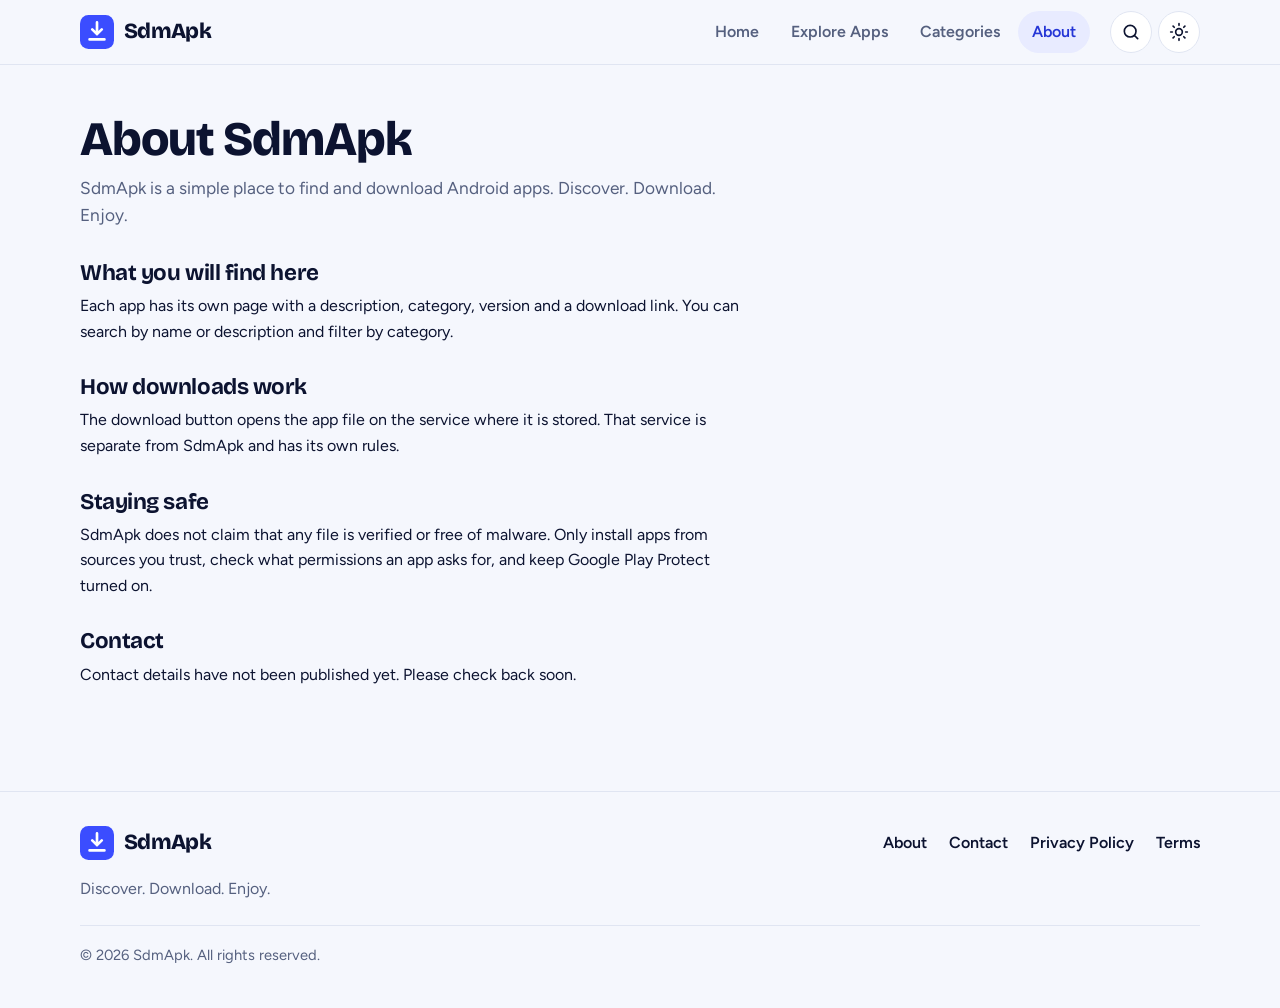
==== about/index.html @ b62b723e "Rebuild site as SdmApk: fix API structure, add public site and admin - Repair mislabeled/nested file" ====
<!doctype html>
<html lang="en">
<head>
<meta charset="utf-8">
<meta name="viewport" content="width=device-width,initial-scale=1">
<title>About · SdmApk</title>
<meta name="description" content="SdmApk is a simple place to find and download Android apps.">
<meta name="theme-color" content="#3b4dff">
<meta property="og:site_name" content="SdmApk">
<meta property="og:type" content="website">
<meta property="og:title" content="About · SdmApk">
<meta property="og:description" content="SdmApk is a simple place to find and download Android apps.">
<meta name="twitter:card" content="summary">
<link rel="icon" href="/assets/favicon.svg" type="image/svg+xml">
<link rel="preconnect" href="https://fonts.googleapis.com">
<link rel="preconnect" href="https://fonts.gstatic.com" crossorigin>
<link rel="stylesheet" href="https://fonts.googleapis.com/css2?family=Bricolage+Grotesque:opsz,wght@12..96,600..800&family=Figtree:wght@400..800&display=swap">
<link rel="stylesheet" href="/assets/site.css">
<script src="/assets/theme.js"></script>
</head>
<body>
<a class="skip" href="#main">Skip to content</a>
<header class="site-header">
<div class="wrap bar">
<a class="brand" href="/" aria-label="SdmApk home"><svg viewBox="0 0 64 64" aria-hidden="true"><rect width="64" height="64" rx="16" fill="var(--brand)"/><path d="M32 14v22m0 0-9-9m9 9 9-9M18 46h28" fill="none" stroke="#fff" stroke-width="5" stroke-linecap="round" stroke-linejoin="round"/></svg>SdmApk</a>
<nav id="nav-links" class="nav-links" aria-label="Main">
<a href="/">Home</a>
<a href="/#explore">Explore Apps</a>
<a href="/#categories">Categories</a>
<a href="/about/" aria-current="page">About</a>
</nav>
<div class="tools">
<a class="icon-btn" href="/#search" aria-label="Search apps"><svg viewBox="0 0 24 24" aria-hidden="true"><circle cx="11" cy="11" r="7"/><path d="m20 20-3.5-3.5"/></svg></a>
<button class="icon-btn theme-btn" id="theme-btn" type="button" aria-label="Switch between light and dark theme"><svg class="sun" viewBox="0 0 24 24" aria-hidden="true"><circle cx="12" cy="12" r="4"/><path d="M12 2v2M12 20v2M4.9 4.9l1.4 1.4M17.7 17.7l1.4 1.4M2 12h2M20 12h2M4.9 19.1l1.4-1.4M17.7 6.3l1.4-1.4"/></svg><svg class="moon" viewBox="0 0 24 24" aria-hidden="true"><path d="M21 12.8A9 9 0 1 1 11.2 3a7 7 0 0 0 9.8 9.8z"/></svg></button>
<button class="icon-btn menu-btn" id="menu-btn" type="button" aria-label="Open menu" aria-expanded="false" aria-controls="nav-links"><svg viewBox="0 0 24 24" aria-hidden="true"><path d="M4 7h16M4 12h16M4 17h16"/></svg></button>
</div>
</div>
</header>
<main id="main">
<div class="wrap page">
<h1>About SdmApk</h1>
<p class="lede">SdmApk is a simple place to find and download Android apps. Discover. Download. Enjoy.</p>
<h2>What you will find here</h2>
<p>Each app has its own page with a description, category, version and a download link. You can search by name or description and filter by category.</p>
<h2>How downloads work</h2>
<p>The download button opens the app file on the service where it is stored. That service is separate from SdmApk and has its own rules.</p>
<h2>Staying safe</h2>
<p>SdmApk does not claim that any file is verified or free of malware. Only install apps from sources you trust, check what permissions an app asks for, and keep Google Play Protect turned on.</p>
<h2 id="contact">Contact</h2>
<p>Contact details have not been published yet. Please check back soon.</p>
</div>
</main>
<footer class="site-footer">
<div class="wrap foot">
<div><a class="brand" href="/" aria-label="SdmApk home"><svg viewBox="0 0 64 64" aria-hidden="true"><rect width="64" height="64" rx="16" fill="var(--brand)"/><path d="M32 14v22m0 0-9-9m9 9 9-9M18 46h28" fill="none" stroke="#fff" stroke-width="5" stroke-linecap="round" stroke-linejoin="round"/></svg>SdmApk</a><p>Discover. Download. Enjoy.</p></div>
<nav aria-label="Footer">
<a href="/about/">About</a>
<a href="/about/#contact">Contact</a>
<a href="/privacy/">Privacy Policy</a>
<a href="/terms/">Terms</a>
</nav>
<p class="copy">© 2026 SdmApk. All rights reserved.</p>
</div>
</footer>
<script src="/assets/site.js" defer></script>
</body>
</html>
---- assets/site.css ----
/* SdmApk public styles. Light by default, dark via system setting or the theme button. */
:root {
  --bg: #f5f7fd;
  --surface: #ffffff;
  --surface-2: #eef1fb;
  --ink: #0c1330;
  --muted: #55607f;
  --line: #e0e5f2;
  --brand: #3b4dff;
  --brand-hover: #2a3bea;
  --brand-ink: #ffffff;
  --brand-soft: #e8ebff;
  --brand-text: #2536d6;
  --danger: #b3263e;
  --shadow: 0 1px 2px rgba(12, 19, 48, 0.06), 0 8px 24px -12px rgba(12, 19, 48, 0.18);
  --grid-dot: rgba(59, 77, 255, 0.1);
  --radius: 20px;
  --radius-sm: 12px;
  --font-body: "Figtree", system-ui, -apple-system, "Segoe UI", Roboto, sans-serif;
  --font-display: "Bricolage Grotesque", "Figtree", system-ui, sans-serif;
  color-scheme: light;
}
@media (prefers-color-scheme: dark) {
  :root:not([data-theme="light"]) {
    --bg: #0a0f22;
    --surface: #121933;
    --surface-2: #19224a;
    --ink: #eef1ff;
    --muted: #9aa5c8;
    --line: #232c52;
    --brand: #4f62ff;
    --brand-hover: #6475ff;
    --brand-soft: #1b2459;
    --brand-text: #a9b4ff;
    --danger: #ff8fa3;
    --shadow: 0 1px 2px rgba(0, 0, 0, 0.4), 0 10px 28px -14px rgba(0, 0, 0, 0.7);
    --grid-dot: rgba(120, 140, 255, 0.12);
    color-scheme: dark;
  }
}
:root[data-theme="dark"] {
  --bg: #0a0f22;
  --surface: #121933;
  --surface-2: #19224a;
  --ink: #eef1ff;
  --muted: #9aa5c8;
  --line: #232c52;
  --brand: #4f62ff;
  --brand-hover: #6475ff;
  --brand-soft: #1b2459;
  --brand-text: #a9b4ff;
  --danger: #ff8fa3;
  --shadow: 0 1px 2px rgba(0, 0, 0, 0.4), 0 10px 28px -14px rgba(0, 0, 0, 0.7);
  --grid-dot: rgba(120, 140, 255, 0.12);
  color-scheme: dark;
}

*, *::before, *::after { box-sizing: border-box; }
html { scroll-behavior: smooth; scroll-padding-top: 84px; -webkit-text-size-adjust: 100%; }
body {
  margin: 0;
  background: var(--bg);
  color: var(--ink);
  font: 400 1rem/1.6 var(--font-body);
  -webkit-font-smoothing: antialiased;
}
img { max-width: 100%; display: block; }
a { color: var(--brand-text); }
h1, h2, h3 { font-family: var(--font-display); line-height: 1.12; letter-spacing: -0.02em; margin: 0; }
p { margin: 0; }
:focus-visible { outline: 3px solid var(--brand); outline-offset: 3px; border-radius: 6px; }
.skip { position: absolute; left: 12px; top: -60px; background: var(--brand); color: var(--brand-ink); padding: 10px 14px; border-radius: 10px; z-index: 100; text-decoration: none; }
.skip:focus { top: 12px; }
.wrap { width: min(1120px, 100% - 32px); margin-inline: auto; }
.sr-only { position: absolute; width: 1px; height: 1px; overflow: hidden; clip: rect(0 0 0 0); white-space: nowrap; }

/* Header */
.site-header { position: sticky; top: 0; z-index: 50; background: color-mix(in srgb, var(--bg) 86%, transparent); backdrop-filter: saturate(1.4) blur(14px); border-bottom: 1px solid var(--line); }
.bar { display: flex; align-items: center; gap: 12px; min-height: 64px; }
.brand { display: inline-flex; align-items: center; gap: 10px; text-decoration: none; color: var(--ink); font: 800 1.35rem/1 var(--font-display); letter-spacing: -0.03em; }
.brand svg { width: 34px; height: 34px; flex: none; }
.nav-links { display: flex; gap: 4px; margin-inline: auto 8px; }
.nav-links a { color: var(--muted); text-decoration: none; padding: 8px 14px; border-radius: 999px; font-weight: 600; }
.nav-links a:hover { color: var(--ink); background: var(--surface-2); }
.nav-links a[aria-current="page"] { color: var(--brand-text); background: var(--brand-soft); }
.tools { display: flex; gap: 6px; }
.icon-btn { width: 42px; height: 42px; display: inline-grid; place-items: center; border: 1px solid var(--line); background: var(--surface); color: var(--ink); border-radius: 999px; cursor: pointer; text-decoration: none; }
.icon-btn:hover { border-color: var(--brand); color: var(--brand-text); }
.icon-btn svg { width: 20px; height: 20px; fill: none; stroke: currentColor; stroke-width: 2; stroke-linecap: round; stroke-linejoin: round; }
.menu-btn { display: none; }
.theme-btn .moon { display: none; }
:root[data-theme="dark"] .theme-btn .sun { display: none; }
:root[data-theme="dark"] .theme-btn .moon { display: block; }
@media (prefers-color-scheme: dark) {
  :root:not([data-theme="light"]) .theme-btn .sun { display: none; }
  :root:not([data-theme="light"]) .theme-btn .moon { display: block; }
}
@media (max-width: 760px) {
  .menu-btn { display: inline-grid; }
  .tools { margin-left: auto; }
  .nav-links { display: none; position: absolute; left: 0; right: 0; top: 100%; flex-direction: column; background: var(--bg); border-bottom: 1px solid var(--line); padding: 8px 16px 14px; margin: 0; }
  .nav-links.open { display: flex; }
  .nav-links a { padding: 12px 14px; }
}

/* Buttons */
.btn { display: inline-flex; align-items: center; justify-content: center; gap: 8px; min-height: 44px; padding: 0 18px; border-radius: 999px; border: 1px solid transparent; font: 700 0.95rem/1 var(--font-body); text-decoration: none; cursor: pointer; transition: background-color 0.15s, border-color 0.15s, transform 0.15s; }
.btn-primary { background: var(--brand); color: var(--brand-ink); }
.btn-primary:hover { background: var(--brand-hover); }
.btn-ghost { background: transparent; color: var(--ink); border-color: var(--line); }
.btn-ghost:hover { border-color: var(--brand); color: var(--brand-text); }
.btn:active { transform: scale(0.98); }
.btn svg { width: 18px; height: 18px; fill: none; stroke: currentColor; stroke-width: 2.2; stroke-linecap: round; stroke-linejoin: round; }
.btn-lg { min-height: 52px; padding: 0 26px; font-size: 1.02rem; }

/* Hero: an app-icon grid fades in behind the search */
.hero { position: relative; padding: 64px 0 40px; overflow: hidden; }
.hero::before { content: ""; position: absolute; inset: 0; background-image: url("data:image/svg+xml,%3Csvg xmlns='http://www.w3.org/2000/svg' width='72' height='72'%3E%3Crect x='8' y='8' width='56' height='56' rx='16' fill='none' stroke='%233b4dff' stroke-opacity='.2' stroke-width='2'/%3E%3C/svg%3E"); -webkit-mask-image: linear-gradient(100deg, transparent 38%, #000 100%), linear-gradient(180deg, #000 0, transparent 92%); mask-image: linear-gradient(100deg, transparent 38%, #000 100%), linear-gradient(180deg, #000 0, transparent 92%); -webkit-mask-composite: source-in; mask-composite: intersect; pointer-events: none; }
@media (max-width: 760px) { .hero::before { opacity: 0.35; -webkit-mask-image: linear-gradient(180deg, #000 0, transparent 70%); mask-image: linear-gradient(180deg, #000 0, transparent 70%); } }
.hero .wrap { position: relative; }
.hero-brand { font: 700 1.05rem/1 var(--font-display); color: var(--brand-text); margin-bottom: 10px; }
.hero-tag { color: var(--muted); font-weight: 600; margin-bottom: 18px; }
.hero h1 { font-size: clamp(2.5rem, 7vw, 4.75rem); font-weight: 800; max-width: 13ch; }
.hero-copy { max-width: 56ch; margin-top: 18px; color: var(--muted); font-size: 1.1rem; }
.search-form { display: flex; gap: 8px; margin-top: 30px; max-width: 640px; padding: 8px; background: var(--surface); border: 2px solid var(--line); border-radius: 999px; box-shadow: var(--shadow); }
.search-form:focus-within { border-color: var(--brand); }
.search-form input { flex: 1; min-width: 0; border: 0; background: transparent; color: var(--ink); font: 500 1.05rem var(--font-body); padding: 0 16px; outline: none; }
.search-form input::placeholder { color: var(--muted); }
.search-form .btn { min-height: 48px; }
.hero-count { margin-top: 14px; color: var(--muted); font-size: 0.95rem; min-height: 1.5em; }
@media (prefers-reduced-motion: no-preference) {
  .hero .wrap > * { animation: rise 0.6s cubic-bezier(0.2, 0.7, 0.2, 1) both; }
  .hero .wrap > *:nth-child(2) { animation-delay: 0.05s; }
  .hero .wrap > *:nth-child(3) { animation-delay: 0.1s; }
  .hero .wrap > *:nth-child(4) { animation-delay: 0.15s; }
  .hero .wrap > *:nth-child(5) { animation-delay: 0.2s; }
}
@keyframes rise { from { opacity: 0; transform: translateY(10px); } to { opacity: 1; transform: none; } }

/* Sections */
.section { padding: 44px 0; }
.section-head { display: flex; align-items: end; justify-content: space-between; gap: 16px; flex-wrap: wrap; margin-bottom: 22px; }
.section-head h2 { font-size: clamp(1.6rem, 4vw, 2.2rem); font-weight: 750; }
.section-head p { color: var(--muted); margin-top: 6px; }

/* Categories */
.cat-grid { display: grid; grid-template-columns: repeat(auto-fill, minmax(190px, 1fr)); gap: 12px; }
.cat { display: flex; align-items: center; gap: 12px; padding: 14px; background: var(--surface); border: 1px solid var(--line); border-radius: 16px; color: var(--ink); text-align: left; font: inherit; cursor: pointer; }
.cat:hover { border-color: var(--brand); }
.cat[aria-pressed="true"] { border-color: var(--brand); background: var(--brand-soft); }
.cat-ico { width: 42px; height: 42px; border-radius: 12px; background: var(--brand-soft); color: var(--brand-text); display: grid; place-items: center; flex: none; }
.cat-ico svg { width: 22px; height: 22px; fill: none; stroke: currentColor; stroke-width: 2; stroke-linecap: round; stroke-linejoin: round; }
.cat b { display: block; font-weight: 700; }
.cat small { color: var(--muted); }

/* App cards */
.grid { display: grid; grid-template-columns: repeat(auto-fill, minmax(290px, 1fr)); gap: 16px; }
.card { display: flex; flex-direction: column; gap: 14px; padding: 18px; background: var(--surface); border: 1px solid var(--line); border-radius: var(--radius); box-shadow: var(--shadow); transition: transform 0.2s, border-color 0.2s; }
.card:hover { transform: translateY(-3px); border-color: color-mix(in srgb, var(--brand) 45%, var(--line)); }
.card-top { display: flex; gap: 14px; align-items: center; }
.card h3 { font-size: 1.15rem; font-weight: 700; overflow-wrap: anywhere; }
.card h3 a { color: inherit; text-decoration: none; }
.card h3 a:hover { color: var(--brand-text); }
.card-desc { color: var(--muted); display: -webkit-box; -webkit-line-clamp: 3; -webkit-box-orient: vertical; overflow: hidden; min-height: 4.8em; font-size: 0.97rem; }
.meta { display: flex; flex-wrap: wrap; gap: 6px; margin-top: 6px; }
.chip { display: inline-block; padding: 3px 10px; border-radius: 999px; background: var(--brand-soft); color: var(--brand-text); font-size: 0.8rem; font-weight: 700; }
.chip-plain { background: var(--surface-2); color: var(--muted); }
.card-actions { display: flex; gap: 8px; margin-top: auto; }
.card-actions .btn { flex: 1; }
.icon-tile, .app-icon { width: 60px; height: 60px; border-radius: 16px; flex: none; object-fit: cover; background: var(--surface-2); }
.icon-tile { display: grid; place-items: center; font: 800 1.6rem/1 var(--font-display); color: #fff; background: #3b4dff; }
.icon-tile[data-tint="1"] { background: #0f8b6d; }
.icon-tile[data-tint="2"] { background: #c2410c; }
.icon-tile[data-tint="3"] { background: #8a2be2; }
.icon-tile[data-tint="4"] { background: #0e7490; }
.icon-tile[data-tint="5"] { background: #be185d; }

/* Toolbar */
.toolbar { display: flex; flex-wrap: wrap; gap: 10px; margin-bottom: 20px; }
.field { display: flex; flex-direction: column; gap: 4px; }
.field label { font-size: 0.85rem; font-weight: 600; color: var(--muted); }
.field input, .field select { min-height: 46px; padding: 0 14px; background: var(--surface); color: var(--ink); border: 1px solid var(--line); border-radius: var(--radius-sm); font: 500 1rem var(--font-body); }
.field input:focus, .field select:focus { border-color: var(--brand); outline: none; box-shadow: 0 0 0 3px color-mix(in srgb, var(--brand) 30%, transparent); }
.toolbar .grow { flex: 1 1 240px; }
.status-line { color: var(--muted); margin-bottom: 14px; min-height: 1.6em; }

/* States */
.state { text-align: center; padding: 56px 20px; background: var(--surface); border: 1px dashed var(--line); border-radius: var(--radius); }
.state h3 { font-size: 1.3rem; margin-bottom: 8px; }
.state p { color: var(--muted); max-width: 46ch; margin: 0 auto 18px; }
.skeleton { height: 232px; border-radius: var(--radius); background: linear-gradient(100deg, var(--surface) 30%, var(--surface-2) 50%, var(--surface) 70%); background-size: 200% 100%; border: 1px solid var(--line); }
@media (prefers-reduced-motion: no-preference) { .skeleton { animation: shimmer 1.2s linear infinite; } }
@keyframes shimmer { to { background-position: -200% 0; } }

/* App details */
.crumbs { padding-top: 26px; font-size: 0.95rem; }
.detail { display: grid; grid-template-columns: minmax(0, 1fr) 340px; gap: 28px; padding: 22px 0 48px; align-items: start; }
.detail-head { display: flex; gap: 18px; align-items: center; margin-bottom: 22px; }
.detail-head .icon-tile, .detail-head .app-icon { width: 96px; height: 96px; border-radius: 24px; font-size: 2.6rem; }
.detail h1 { font-size: clamp(1.9rem, 5vw, 2.9rem); font-weight: 800; overflow-wrap: anywhere; }
.prose { white-space: pre-line; overflow-wrap: anywhere; max-width: 68ch; }
.panel { background: var(--surface); border: 1px solid var(--line); border-radius: var(--radius); padding: 20px; box-shadow: var(--shadow); }
.panel h2 { font-size: 1.2rem; margin-bottom: 14px; }
.panel dl { margin: 0 0 18px; display: grid; grid-template-columns: auto 1fr; gap: 8px 14px; }
.panel dt { color: var(--muted); }
.panel dd { margin: 0; font-weight: 600; text-align: right; overflow-wrap: anywhere; }
.panel .btn { width: 100%; }
.note { margin-top: 14px; font-size: 0.9rem; color: var(--muted); }
.shots { display: flex; gap: 12px; overflow-x: auto; padding: 4px 0 12px; margin-top: 8px; scroll-snap-type: x proximity; }
.shots img { height: 340px; width: auto; max-width: none; border-radius: 16px; border: 1px solid var(--line); scroll-snap-align: start; background: var(--surface-2); }
.block + .block { margin-top: 30px; }
.block h2 { font-size: 1.35rem; margin-bottom: 10px; }
@media (max-width: 860px) {
  .detail { grid-template-columns: 1fr; }
  .detail-head .icon-tile, .detail-head .app-icon { width: 72px; height: 72px; font-size: 2rem; border-radius: 18px; }
  .shots img { height: 280px; }
}

/* Text pages */
.page { padding: 48px 0 64px; }
.page h1 { font-size: clamp(2rem, 5vw, 3rem); font-weight: 800; margin-bottom: 8px; }
.page .lede { color: var(--muted); margin-bottom: 30px; font-size: 1.08rem; max-width: 62ch; }
.page h2 { font-size: 1.4rem; margin: 30px 0 8px; }
.page p, .page li { max-width: 68ch; }
.page p + p { margin-top: 12px; }
.page ul { padding-left: 1.2rem; }

/* Footer */
.site-footer { margin-top: 40px; border-top: 1px solid var(--line); padding: 34px 0 40px; }
.foot { display: flex; flex-wrap: wrap; gap: 24px 48px; justify-content: space-between; }
.foot p { color: var(--muted); margin-top: 8px; max-width: 34ch; }
.foot nav { display: flex; flex-wrap: wrap; gap: 6px 22px; align-items: start; }
.foot nav a { color: var(--ink); text-decoration: none; font-weight: 600; padding: 4px 0; }
.foot nav a:hover { color: var(--brand-text); text-decoration: underline; }
.copy { width: 100%; color: var(--muted); font-size: 0.92rem; padding-top: 18px; border-top: 1px solid var(--line); }

@media (prefers-reduced-motion: reduce) { html { scroll-behavior: auto; } * { transition: none !important; } }

.grid > .state { grid-column: 1 / -1; }

[hidden] { display: none !important; }
.foot .copy { max-width: none; margin-top: 0; }
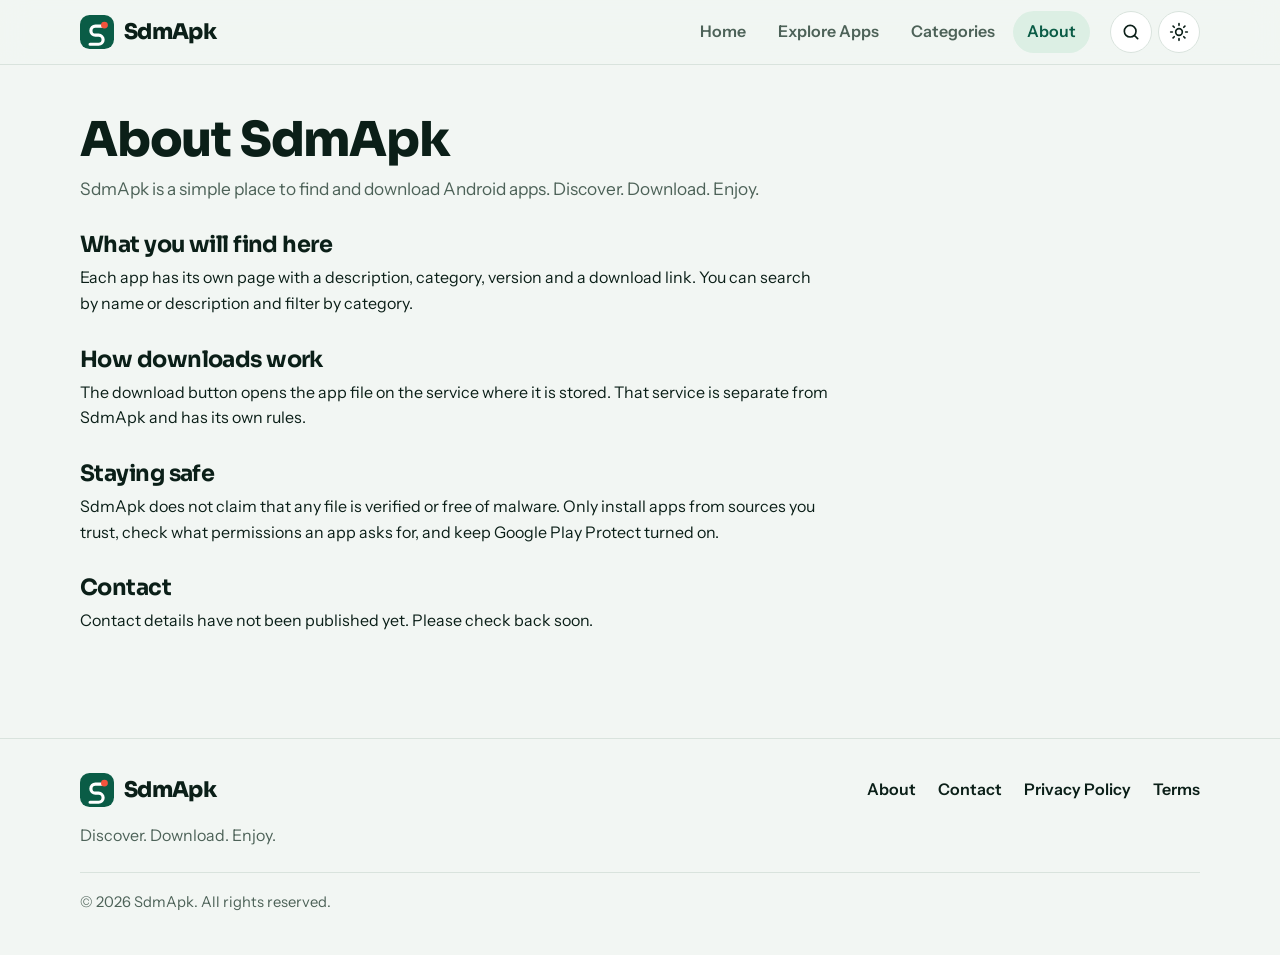
==== commit 45cec434: "Redesign: paddy-green palette, new S logo, hero phone built from real apps, list-style app rows Co-A" ====
--- a/about/index.html
+++ b/about/index.html
@@ -5,7 +5,7 @@
 <meta name="viewport" content="width=device-width,initial-scale=1">
 <title>About · SdmApk</title>
 <meta name="description" content="SdmApk is a simple place to find and download Android apps.">
-<meta name="theme-color" content="#3b4dff">
+<meta name="theme-color" content="#0a5c46">
 <meta property="og:site_name" content="SdmApk">
 <meta property="og:type" content="website">
 <meta property="og:title" content="About · SdmApk">
@@ -14,7 +14,7 @@
 <link rel="icon" href="/assets/favicon.svg" type="image/svg+xml">
 <link rel="preconnect" href="https://fonts.googleapis.com">
 <link rel="preconnect" href="https://fonts.gstatic.com" crossorigin>
-<link rel="stylesheet" href="https://fonts.googleapis.com/css2?family=Bricolage+Grotesque:opsz,wght@12..96,600..800&family=Figtree:wght@400..800&display=swap">
+<link rel="stylesheet" href="https://fonts.googleapis.com/css2?family=Instrument+Sans:wght@400..700&family=Sora:wght@600..800&display=swap">
 <link rel="stylesheet" href="/assets/site.css">
 <script src="/assets/theme.js"></script>
 </head>
@@ -22,7 +22,7 @@
 <a class="skip" href="#main">Skip to content</a>
 <header class="site-header">
 <div class="wrap bar">
-<a class="brand" href="/" aria-label="SdmApk home"><svg viewBox="0 0 64 64" aria-hidden="true"><rect width="64" height="64" rx="16" fill="var(--brand)"/><path d="M32 14v22m0 0-9-9m9 9 9-9M18 46h28" fill="none" stroke="#fff" stroke-width="5" stroke-linecap="round" stroke-linejoin="round"/></svg>SdmApk</a>
+<a class="brand" href="/" aria-label="SdmApk home"><svg viewBox="0 0 64 64" aria-hidden="true"><rect width="64" height="64" rx="18" fill="#0a5c46"/><path d="M44 21H29a8.5 8.5 0 0 0 0 17h6a8.5 8.5 0 0 1 0 17H19" fill="none" stroke="#fff" stroke-width="6" stroke-linecap="round" stroke-linejoin="round"/><circle cx="46" cy="19" r="6.5" fill="#f2543d"/></svg>SdmApk</a>
 <nav id="nav-links" class="nav-links" aria-label="Main">
 <a href="/">Home</a>
 <a href="/#explore">Explore Apps</a>
@@ -52,7 +52,7 @@
 </main>
 <footer class="site-footer">
 <div class="wrap foot">
-<div><a class="brand" href="/" aria-label="SdmApk home"><svg viewBox="0 0 64 64" aria-hidden="true"><rect width="64" height="64" rx="16" fill="var(--brand)"/><path d="M32 14v22m0 0-9-9m9 9 9-9M18 46h28" fill="none" stroke="#fff" stroke-width="5" stroke-linecap="round" stroke-linejoin="round"/></svg>SdmApk</a><p>Discover. Download. Enjoy.</p></div>
+<div><a class="brand" href="/" aria-label="SdmApk home"><svg viewBox="0 0 64 64" aria-hidden="true"><rect width="64" height="64" rx="18" fill="#0a5c46"/><path d="M44 21H29a8.5 8.5 0 0 0 0 17h6a8.5 8.5 0 0 1 0 17H19" fill="none" stroke="#fff" stroke-width="6" stroke-linecap="round" stroke-linejoin="round"/><circle cx="46" cy="19" r="6.5" fill="#f2543d"/></svg>SdmApk</a><p>Discover. Download. Enjoy.</p></div>
 <nav aria-label="Footer">
 <a href="/about/">About</a>
 <a href="/about/#contact">Contact</a>
--- a/assets/site.css
+++ b/assets/site.css
@@ -1,57 +1,61 @@
-/* SdmApk public styles. Light by default, dark via system setting or the theme button. */
+/* SdmApk public styles. Light by default, dark via system setting or the theme button.
+   Palette: paddy green and a single sun-red accent. */
 :root {
-  --bg: #f5f7fd;
+  --bg: #f2f6f3;
   --surface: #ffffff;
-  --surface-2: #eef1fb;
-  --ink: #0c1330;
-  --muted: #55607f;
-  --line: #e0e5f2;
-  --brand: #3b4dff;
-  --brand-hover: #2a3bea;
+  --surface-2: #e8efeb;
+  --ink: #0b1f18;
+  --muted: #4d6258;
+  --line: #d9e3dd;
+  --brand: #0a5c46;
+  --brand-hover: #08493a;
   --brand-ink: #ffffff;
-  --brand-soft: #e8ebff;
-  --brand-text: #2536d6;
+  --brand-soft: #dcefe4;
+  --brand-text: #0a5c46;
+  --sun: #f2543d;
+  --hero-bg: #0a5c46;
   --danger: #b3263e;
-  --shadow: 0 1px 2px rgba(12, 19, 48, 0.06), 0 8px 24px -12px rgba(12, 19, 48, 0.18);
-  --grid-dot: rgba(59, 77, 255, 0.1);
-  --radius: 20px;
+  --shadow: 0 1px 2px rgba(11, 31, 24, 0.05), 0 10px 26px -16px rgba(11, 31, 24, 0.28);
+  --radius: 24px;
   --radius-sm: 12px;
-  --font-body: "Figtree", system-ui, -apple-system, "Segoe UI", Roboto, sans-serif;
-  --font-display: "Bricolage Grotesque", "Figtree", system-ui, sans-serif;
+  --font-body: "Instrument Sans", "Hind Siliguri", system-ui, -apple-system, "Segoe UI", Roboto, sans-serif;
+  --font-display: "Sora", "Instrument Sans", system-ui, sans-serif;
   color-scheme: light;
 }
 @media (prefers-color-scheme: dark) {
   :root:not([data-theme="light"]) {
-    --bg: #0a0f22;
-    --surface: #121933;
-    --surface-2: #19224a;
-    --ink: #eef1ff;
-    --muted: #9aa5c8;
-    --line: #232c52;
-    --brand: #4f62ff;
-    --brand-hover: #6475ff;
-    --brand-soft: #1b2459;
-    --brand-text: #a9b4ff;
+    --bg: #07130f;
+    --surface: #0f201a;
+    --surface-2: #16302a;
+    --ink: #e9f4ee;
+    --muted: #9bb5a8;
+    --line: #1e382f;
+    --brand: #3cc796;
+    --brand-hover: #5ad8ac;
+    --brand-ink: #04201a;
+    --brand-soft: #123428;
+    --brand-text: #7fe0bc;
+    --hero-bg: #062a20;
     --danger: #ff8fa3;
     --shadow: 0 1px 2px rgba(0, 0, 0, 0.4), 0 10px 28px -14px rgba(0, 0, 0, 0.7);
-    --grid-dot: rgba(120, 140, 255, 0.12);
     color-scheme: dark;
   }
 }
 :root[data-theme="dark"] {
-  --bg: #0a0f22;
-  --surface: #121933;
-  --surface-2: #19224a;
-  --ink: #eef1ff;
-  --muted: #9aa5c8;
-  --line: #232c52;
-  --brand: #4f62ff;
-  --brand-hover: #6475ff;
-  --brand-soft: #1b2459;
-  --brand-text: #a9b4ff;
+  --bg: #07130f;
+  --surface: #0f201a;
+  --surface-2: #16302a;
+  --ink: #e9f4ee;
+  --muted: #9bb5a8;
+  --line: #1e382f;
+  --brand: #3cc796;
+  --brand-hover: #5ad8ac;
+  --brand-ink: #04201a;
+  --brand-soft: #123428;
+  --brand-text: #7fe0bc;
+  --hero-bg: #062a20;
   --danger: #ff8fa3;
   --shadow: 0 1px 2px rgba(0, 0, 0, 0.4), 0 10px 28px -14px rgba(0, 0, 0, 0.7);
-  --grid-dot: rgba(120, 140, 255, 0.12);
   color-scheme: dark;
 }
 
@@ -66,7 +70,7 @@
 }
 img { max-width: 100%; display: block; }
 a { color: var(--brand-text); }
-h1, h2, h3 { font-family: var(--font-display); line-height: 1.12; letter-spacing: -0.02em; margin: 0; }
+h1, h2, h3 { font-family: var(--font-display); line-height: 1.12; letter-spacing: -0.025em; margin: 0; }
 p { margin: 0; }
 :focus-visible { outline: 3px solid var(--brand); outline-offset: 3px; border-radius: 6px; }
 .skip { position: absolute; left: 12px; top: -60px; background: var(--brand); color: var(--brand-ink); padding: 10px 14px; border-radius: 10px; z-index: 100; text-decoration: none; }
@@ -104,7 +108,7 @@
 }
 
 /* Buttons */
-.btn { display: inline-flex; align-items: center; justify-content: center; gap: 8px; min-height: 44px; padding: 0 18px; border-radius: 999px; border: 1px solid transparent; font: 700 0.95rem/1 var(--font-body); text-decoration: none; cursor: pointer; transition: background-color 0.15s, border-color 0.15s, transform 0.15s; }
+.btn { display: inline-flex; align-items: center; justify-content: center; gap: 8px; min-height: 44px; padding: 0 18px; border-radius: 12px; border: 1px solid transparent; font: 700 0.95rem/1 var(--font-body); text-decoration: none; cursor: pointer; transition: background-color 0.15s, border-color 0.15s, transform 0.15s; }
 .btn-primary { background: var(--brand); color: var(--brand-ink); }
 .btn-primary:hover { background: var(--brand-hover); }
 .btn-ghost { background: transparent; color: var(--ink); border-color: var(--line); }
@@ -113,29 +117,54 @@
 .btn svg { width: 18px; height: 18px; fill: none; stroke: currentColor; stroke-width: 2.2; stroke-linecap: round; stroke-linejoin: round; }
 .btn-lg { min-height: 52px; padding: 0 26px; font-size: 1.02rem; }
 
-/* Hero: an app-icon grid fades in behind the search */
-.hero { position: relative; padding: 64px 0 40px; overflow: hidden; }
-.hero::before { content: ""; position: absolute; inset: 0; background-image: url("data:image/svg+xml,%3Csvg xmlns='http://www.w3.org/2000/svg' width='72' height='72'%3E%3Crect x='8' y='8' width='56' height='56' rx='16' fill='none' stroke='%233b4dff' stroke-opacity='.2' stroke-width='2'/%3E%3C/svg%3E"); -webkit-mask-image: linear-gradient(100deg, transparent 38%, #000 100%), linear-gradient(180deg, #000 0, transparent 92%); mask-image: linear-gradient(100deg, transparent 38%, #000 100%), linear-gradient(180deg, #000 0, transparent 92%); -webkit-mask-composite: source-in; mask-composite: intersect; pointer-events: none; }
-@media (max-width: 760px) { .hero::before { opacity: 0.35; -webkit-mask-image: linear-gradient(180deg, #000 0, transparent 70%); mask-image: linear-gradient(180deg, #000 0, transparent 70%); } }
-.hero .wrap { position: relative; }
-.hero-brand { font: 700 1.05rem/1 var(--font-display); color: var(--brand-text); margin-bottom: 10px; }
-.hero-tag { color: var(--muted); font-weight: 600; margin-bottom: 18px; }
-.hero h1 { font-size: clamp(2.5rem, 7vw, 4.75rem); font-weight: 800; max-width: 13ch; }
-.hero-copy { max-width: 56ch; margin-top: 18px; color: var(--muted); font-size: 1.1rem; }
-.search-form { display: flex; gap: 8px; margin-top: 30px; max-width: 640px; padding: 8px; background: var(--surface); border: 2px solid var(--line); border-radius: 999px; box-shadow: var(--shadow); }
-.search-form:focus-within { border-color: var(--brand); }
-.search-form input { flex: 1; min-width: 0; border: 0; background: transparent; color: var(--ink); font: 500 1.05rem var(--font-body); padding: 0 16px; outline: none; }
-.search-form input::placeholder { color: var(--muted); }
-.search-form .btn { min-height: 48px; }
-.hero-count { margin-top: 14px; color: var(--muted); font-size: 0.95rem; min-height: 1.5em; }
+/* Hero: a green field, a sun disc, and a phone showing the real apps */
+.hero { position: relative; background: var(--hero-bg); color: #fff; overflow: hidden; }
+.hero .wrap { display: grid; grid-template-columns: minmax(0, 1.15fr) minmax(0, 0.85fr); gap: 24px; align-items: center; }
+.hero-text { padding: 72px 0 64px; min-width: 0; }
+.hero-tag { color: #bfe6d4; font-weight: 600; margin-bottom: 16px; }
+.hero h1 { font-size: clamp(2.5rem, 6.4vw, 4.5rem); font-weight: 700; max-width: 12ch; letter-spacing: -0.035em; line-height: 1.04; }
+.hero-copy { max-width: 50ch; margin-top: 18px; color: #d3ece0; font-size: 1.08rem; }
+.search-form { display: flex; gap: 8px; margin-top: 30px; max-width: 560px; padding: 6px; background: #fff; border: 2px solid transparent; border-radius: 18px; box-shadow: 0 18px 40px -22px rgba(0, 0, 0, 0.6); }
+.search-form:focus-within { border-color: var(--sun); }
+.search-form input { flex: 1; min-width: 0; border: 0; background: transparent; color: #0b1f18; font: 500 1.05rem var(--font-body); padding: 0 14px; outline: none; }
+.search-form input::placeholder { color: #5b6f65; }
+.search-form .btn { min-height: 48px; background: #0a5c46; color: #fff; border-radius: 13px; }
+.search-form .btn:hover { background: #08493a; }
+.hero-count { margin-top: 14px; color: #bfe6d4; font-size: 0.95rem; min-height: 1.5em; }
+.hero :focus-visible { outline-color: #fff; }
+
+.hero-stage { position: relative; align-self: stretch; min-height: 460px; overflow: hidden; }
+.hero-stage[hidden] { display: none; }
+.disc { position: absolute; width: 380px; height: 380px; border-radius: 50%; background: var(--sun); left: 50%; top: 38px; transform: translateX(-46%); }
+.phone { position: absolute; left: 50%; top: 56px; width: 270px; height: 560px; margin-left: -135px; padding: 11px; background: #0b1512; border-radius: 40px; box-shadow: 0 30px 60px -24px rgba(0, 0, 0, 0.7); transform: rotate(-3.5deg); transform-origin: 50% 100%; }
+.screen { height: 100%; border-radius: 30px; background: #f2f6f3; color: #0b1f18; padding: 14px 16px; overflow: hidden; }
+.screen-bar { display: flex; justify-content: space-between; font-size: 0.72rem; font-weight: 700; color: #4d6258; padding: 0 4px 18px; }
+.home { display: grid; grid-template-columns: repeat(3, 1fr); gap: 20px 8px; list-style: none; margin: 0; padding: 0; }
+.home a { display: flex; flex-direction: column; align-items: center; gap: 6px; text-decoration: none; color: #0b1f18; font-size: 0.72rem; font-weight: 600; text-align: center; }
+.home .icon-tile, .home .app-icon { width: 54px; height: 54px; border-radius: 15px; font-size: 1.4rem; }
+.home span.label { max-width: 100%; overflow: hidden; text-overflow: ellipsis; white-space: nowrap; }
+.home .ghost { width: 54px; height: 54px; border-radius: 15px; border: 2px dashed #c6d6cd; }
 @media (prefers-reduced-motion: no-preference) {
-  .hero .wrap > * { animation: rise 0.6s cubic-bezier(0.2, 0.7, 0.2, 1) both; }
-  .hero .wrap > *:nth-child(2) { animation-delay: 0.05s; }
-  .hero .wrap > *:nth-child(3) { animation-delay: 0.1s; }
-  .hero .wrap > *:nth-child(4) { animation-delay: 0.15s; }
-  .hero .wrap > *:nth-child(5) { animation-delay: 0.2s; }
-}
-@keyframes rise { from { opacity: 0; transform: translateY(10px); } to { opacity: 1; transform: none; } }
+  .home li { animation: pop 0.5s cubic-bezier(0.2, 0.9, 0.3, 1.2) both; }
+  .home li:nth-child(1) { animation-delay: 0.15s; }
+  .home li:nth-child(2) { animation-delay: 0.22s; }
+  .home li:nth-child(3) { animation-delay: 0.29s; }
+  .home li:nth-child(4) { animation-delay: 0.36s; }
+  .home li:nth-child(5) { animation-delay: 0.43s; }
+  .home li:nth-child(6) { animation-delay: 0.5s; }
+  .home li:nth-child(7) { animation-delay: 0.57s; }
+  .home li:nth-child(8) { animation-delay: 0.64s; }
+  .home li:nth-child(9) { animation-delay: 0.71s; }
+}
+@keyframes pop { from { opacity: 0; transform: scale(0.6); } to { opacity: 1; transform: none; } }
+@media (max-width: 860px) {
+  .hero .wrap { grid-template-columns: minmax(0, 1fr); gap: 0; }
+  .hero-text { padding: 48px 0 28px; }
+  .hero-stage { min-height: 360px; }
+  .disc { width: 300px; height: 300px; top: 20px; }
+  .phone { top: 36px; width: 240px; height: 520px; margin-left: -120px; }
+  .home .icon-tile, .home .app-icon, .home .ghost { width: 48px; height: 48px; border-radius: 13px; }
+}
 
 /* Sections */
 .section { padding: 44px 0; }
@@ -144,36 +173,57 @@
 .section-head p { color: var(--muted); margin-top: 6px; }
 
 /* Categories */
-.cat-grid { display: grid; grid-template-columns: repeat(auto-fill, minmax(190px, 1fr)); gap: 12px; }
-.cat { display: flex; align-items: center; gap: 12px; padding: 14px; background: var(--surface); border: 1px solid var(--line); border-radius: 16px; color: var(--ink); text-align: left; font: inherit; cursor: pointer; }
+.cat-grid { display: flex; flex-wrap: wrap; gap: 10px; }
+.cat { display: inline-flex; align-items: center; gap: 10px; padding: 8px 18px 8px 8px; background: var(--surface); border: 1px solid var(--line); border-radius: 999px; color: var(--ink); text-align: left; font: inherit; cursor: pointer; transition: border-color 0.15s, background-color 0.15s; }
 .cat:hover { border-color: var(--brand); }
 .cat[aria-pressed="true"] { border-color: var(--brand); background: var(--brand-soft); }
-.cat-ico { width: 42px; height: 42px; border-radius: 12px; background: var(--brand-soft); color: var(--brand-text); display: grid; place-items: center; flex: none; }
-.cat-ico svg { width: 22px; height: 22px; fill: none; stroke: currentColor; stroke-width: 2; stroke-linecap: round; stroke-linejoin: round; }
-.cat b { display: block; font-weight: 700; }
+.cat-ico { width: 36px; height: 36px; border-radius: 50%; background: var(--brand-soft); color: var(--brand-text); display: grid; place-items: center; flex: none; }
+.cat[aria-pressed="true"] .cat-ico { background: var(--brand); color: var(--brand-ink); }
+.cat-ico svg { width: 19px; height: 19px; fill: none; stroke: currentColor; stroke-width: 2; stroke-linecap: round; stroke-linejoin: round; }
+.cat b { font-weight: 700; margin-right: 8px; }
 .cat small { color: var(--muted); }
 
-/* App cards */
+/* App cards: featured ones are big and tinted, the full list is a quiet set of rows */
 .grid { display: grid; grid-template-columns: repeat(auto-fill, minmax(290px, 1fr)); gap: 16px; }
-.card { display: flex; flex-direction: column; gap: 14px; padding: 18px; background: var(--surface); border: 1px solid var(--line); border-radius: var(--radius); box-shadow: var(--shadow); transition: transform 0.2s, border-color 0.2s; }
-.card:hover { transform: translateY(-3px); border-color: color-mix(in srgb, var(--brand) 45%, var(--line)); }
-.card-top { display: flex; gap: 14px; align-items: center; }
-.card h3 { font-size: 1.15rem; font-weight: 700; overflow-wrap: anywhere; }
+.card { display: flex; flex-direction: column; gap: 14px; padding: 18px; background: var(--surface); border: 1px solid var(--line); border-radius: 18px; transition: border-color 0.2s; }
+.card:hover { border-color: color-mix(in srgb, var(--brand) 50%, var(--line)); }
+.card-top { display: flex; gap: 14px; align-items: center; min-width: 0; }
+.card h3 { font-size: 1.1rem; font-weight: 650; overflow-wrap: anywhere; letter-spacing: -0.01em; }
 .card h3 a { color: inherit; text-decoration: none; }
 .card h3 a:hover { color: var(--brand-text); }
-.card-desc { color: var(--muted); display: -webkit-box; -webkit-line-clamp: 3; -webkit-box-orient: vertical; overflow: hidden; min-height: 4.8em; font-size: 0.97rem; }
+.card-desc { color: var(--muted); display: -webkit-box; -webkit-line-clamp: 3; -webkit-box-orient: vertical; overflow: hidden; font-size: 0.97rem; }
 .meta { display: flex; flex-wrap: wrap; gap: 6px; margin-top: 6px; }
 .chip { display: inline-block; padding: 3px 10px; border-radius: 999px; background: var(--brand-soft); color: var(--brand-text); font-size: 0.8rem; font-weight: 700; }
 .chip-plain { background: var(--surface-2); color: var(--muted); }
 .card-actions { display: flex; gap: 8px; margin-top: auto; }
 .card-actions .btn { flex: 1; }
 .icon-tile, .app-icon { width: 60px; height: 60px; border-radius: 16px; flex: none; object-fit: cover; background: var(--surface-2); }
-.icon-tile { display: grid; place-items: center; font: 800 1.6rem/1 var(--font-display); color: #fff; background: #3b4dff; }
-.icon-tile[data-tint="1"] { background: #0f8b6d; }
+.icon-tile { display: grid; place-items: center; font: 700 1.6rem/1 var(--font-display); color: #fff; background: #0a5c46; }
+.icon-tile[data-tint="1"] { background: #0e7490; }
 .icon-tile[data-tint="2"] { background: #c2410c; }
-.icon-tile[data-tint="3"] { background: #8a2be2; }
-.icon-tile[data-tint="4"] { background: #0e7490; }
+.icon-tile[data-tint="3"] { background: #6d3fd1; }
+.icon-tile[data-tint="4"] { background: #a16207; }
 .icon-tile[data-tint="5"] { background: #be185d; }
+
+#featured .card { background: var(--brand-soft); border-color: transparent; border-radius: 28px; padding: 24px; gap: 18px; min-height: 250px; }
+#featured .card:hover { border-color: var(--brand); }
+#featured .icon-tile, #featured .app-icon { width: 76px; height: 76px; border-radius: 22px; font-size: 2rem; }
+#featured .card-top { flex-direction: column; align-items: flex-start; gap: 16px; }
+#featured .card h3 { font-size: 1.4rem; }
+#featured .chip { background: var(--surface); }
+#featured .btn-ghost { background: var(--surface); }
+
+#apps { grid-template-columns: 1fr; gap: 10px; }
+#apps .card { display: grid; grid-template-columns: minmax(0, 1fr) auto; column-gap: 20px; row-gap: 8px; align-items: center; padding: 14px 16px; border-radius: 16px; }
+#apps .card-top { grid-column: 1; }
+#apps .card-desc { grid-column: 1; -webkit-line-clamp: 2; }
+#apps .card-actions { grid-column: 2; grid-row: 1 / span 2; margin: 0; }
+#apps .card-actions .btn { flex: none; min-width: 108px; }
+@media (max-width: 640px) {
+  #apps .card { grid-template-columns: 1fr; }
+  #apps .card-actions { grid-column: 1; grid-row: auto; margin-top: 4px; }
+  #apps .card-actions .btn { flex: 1; }
+}
 
 /* Toolbar */
 .toolbar { display: flex; flex-wrap: wrap; gap: 10px; margin-bottom: 20px; }
@@ -188,7 +238,7 @@
 .state { text-align: center; padding: 56px 20px; background: var(--surface); border: 1px dashed var(--line); border-radius: var(--radius); }
 .state h3 { font-size: 1.3rem; margin-bottom: 8px; }
 .state p { color: var(--muted); max-width: 46ch; margin: 0 auto 18px; }
-.skeleton { height: 232px; border-radius: var(--radius); background: linear-gradient(100deg, var(--surface) 30%, var(--surface-2) 50%, var(--surface) 70%); background-size: 200% 100%; border: 1px solid var(--line); }
+.skeleton { height: 84px; border-radius: 16px; background: linear-gradient(100deg, var(--surface) 30%, var(--surface-2) 50%, var(--surface) 70%); background-size: 200% 100%; border: 1px solid var(--line); }
 @media (prefers-reduced-motion: no-preference) { .skeleton { animation: shimmer 1.2s linear infinite; } }
 @keyframes shimmer { to { background-position: -200% 0; } }
 
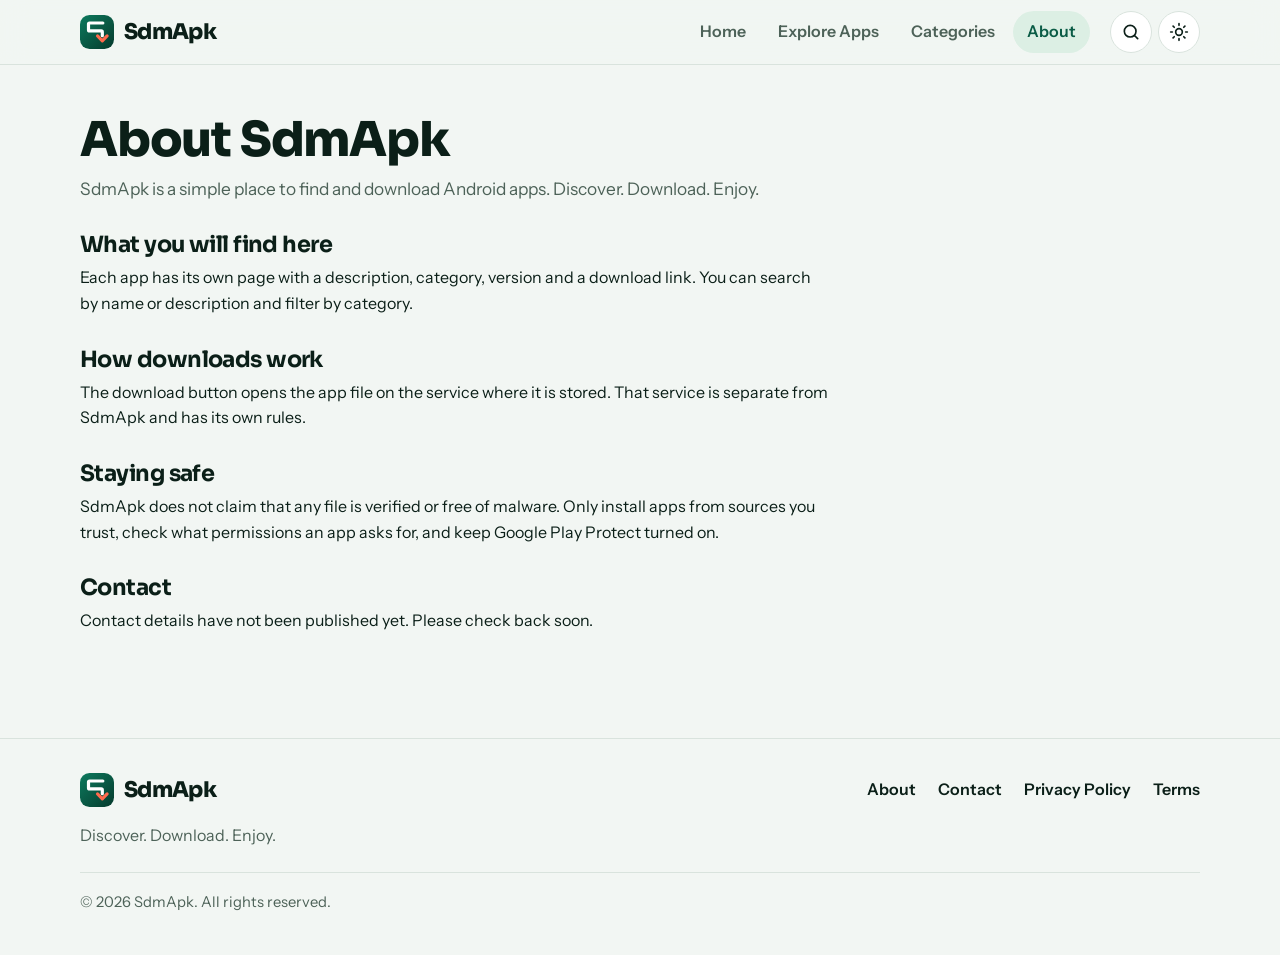
==== commit 64a97286: "New logo (S that turns into a download arrow); tappable full-screen screenshot viewer; fix sideways " ====
--- a/about/index.html
+++ b/about/index.html
@@ -22,7 +22,7 @@
 <a class="skip" href="#main">Skip to content</a>
 <header class="site-header">
 <div class="wrap bar">
-<a class="brand" href="/" aria-label="SdmApk home"><svg viewBox="0 0 64 64" aria-hidden="true"><rect width="64" height="64" rx="18" fill="#0a5c46"/><path d="M44 21H29a8.5 8.5 0 0 0 0 17h6a8.5 8.5 0 0 1 0 17H19" fill="none" stroke="#fff" stroke-width="6" stroke-linecap="round" stroke-linejoin="round"/><circle cx="46" cy="19" r="6.5" fill="#f2543d"/></svg>SdmApk</a>
+<a class="brand" href="/" aria-label="SdmApk home"><svg viewBox="0 0 64 64" aria-hidden="true"><defs><linearGradient id="sg" x1="0" y1="0" x2="1" y2="1"><stop offset="0" stop-color="#0d7a5e"/><stop offset="1" stop-color="#053a2c"/></linearGradient></defs><rect width="64" height="64" rx="18" fill="url(#sg)"/><g transform="translate(-3 -2)" fill="none" stroke-width="6" stroke-linecap="round" stroke-linejoin="round"><path d="M46 17H21a2 2 0 0 0-2 2v11a2 2 0 0 0 2 2h22a2 2 0 0 1 2 2v7" stroke="#fff"/><path d="M36 41.5l9 9 9-9" stroke="#ff6a4d"/></g></svg>SdmApk</a>
 <nav id="nav-links" class="nav-links" aria-label="Main">
 <a href="/">Home</a>
 <a href="/#explore">Explore Apps</a>
@@ -52,7 +52,7 @@
 </main>
 <footer class="site-footer">
 <div class="wrap foot">
-<div><a class="brand" href="/" aria-label="SdmApk home"><svg viewBox="0 0 64 64" aria-hidden="true"><rect width="64" height="64" rx="18" fill="#0a5c46"/><path d="M44 21H29a8.5 8.5 0 0 0 0 17h6a8.5 8.5 0 0 1 0 17H19" fill="none" stroke="#fff" stroke-width="6" stroke-linecap="round" stroke-linejoin="round"/><circle cx="46" cy="19" r="6.5" fill="#f2543d"/></svg>SdmApk</a><p>Discover. Download. Enjoy.</p></div>
+<div><a class="brand" href="/" aria-label="SdmApk home"><svg viewBox="0 0 64 64" aria-hidden="true"><defs><linearGradient id="sg" x1="0" y1="0" x2="1" y2="1"><stop offset="0" stop-color="#0d7a5e"/><stop offset="1" stop-color="#053a2c"/></linearGradient></defs><rect width="64" height="64" rx="18" fill="url(#sg)"/><g transform="translate(-3 -2)" fill="none" stroke-width="6" stroke-linecap="round" stroke-linejoin="round"><path d="M46 17H21a2 2 0 0 0-2 2v11a2 2 0 0 0 2 2h22a2 2 0 0 1 2 2v7" stroke="#fff"/><path d="M36 41.5l9 9 9-9" stroke="#ff6a4d"/></g></svg>SdmApk</a><p>Discover. Download. Enjoy.</p></div>
 <nav aria-label="Footer">
 <a href="/about/">About</a>
 <a href="/about/#contact">Contact</a>
--- a/assets/site.css
+++ b/assets/site.css
@@ -256,12 +256,14 @@
 .panel dd { margin: 0; font-weight: 600; text-align: right; overflow-wrap: anywhere; }
 .panel .btn { width: 100%; }
 .note { margin-top: 14px; font-size: 0.9rem; color: var(--muted); }
-.shots { display: flex; gap: 12px; overflow-x: auto; padding: 4px 0 12px; margin-top: 8px; scroll-snap-type: x proximity; }
-.shots img { height: 340px; width: auto; max-width: none; border-radius: 16px; border: 1px solid var(--line); scroll-snap-align: start; background: var(--surface-2); }
+.detail > * { min-width: 0; }
+.shots { display: flex; gap: 12px; overflow-x: auto; max-width: 100%; padding: 4px 0 12px; margin-top: 8px; scroll-snap-type: x proximity; overscroll-behavior-x: contain; }
+.shot { flex: none; padding: 0; border: 0; background: none; cursor: zoom-in; border-radius: 16px; scroll-snap-align: start; }
+.shots img { height: 340px; width: auto; max-width: none; border-radius: 16px; border: 1px solid var(--line); background: var(--surface-2); }
 .block + .block { margin-top: 30px; }
 .block h2 { font-size: 1.35rem; margin-bottom: 10px; }
 @media (max-width: 860px) {
-  .detail { grid-template-columns: 1fr; }
+  .detail { grid-template-columns: minmax(0, 1fr); }
   .detail-head .icon-tile, .detail-head .app-icon { width: 72px; height: 72px; font-size: 2rem; border-radius: 18px; }
   .shots img { height: 280px; }
 }
@@ -290,3 +292,19 @@
 
 [hidden] { display: none !important; }
 .foot .copy { max-width: none; margin-top: 0; }
+
+/* Full-screen screenshot viewer */
+.viewer { border: 0; padding: 0; margin: 0; max-width: none; max-height: none; width: 100%; height: 100%; background: rgba(4, 12, 9, 0.94); color: #fff; }
+.viewer::backdrop { background: rgba(4, 12, 9, 0.94); }
+.viewer-strip { display: flex; height: 100%; overflow-x: auto; scroll-snap-type: x mandatory; overscroll-behavior: contain; scrollbar-width: none; }
+.viewer-strip::-webkit-scrollbar { display: none; }
+.slide { box-sizing: border-box; height: 100%; flex: 0 0 100%; scroll-snap-align: center; display: grid; place-items: center; padding: 64px 14px; min-width: 0; }
+.slide img { max-width: 100%; max-height: calc(100vh - 128px); max-height: calc(100dvh - 128px); width: auto; height: auto; object-fit: contain; border-radius: 14px; }
+.v-btn { position: absolute; width: 46px; height: 46px; display: grid; place-items: center; border: 0; border-radius: 50%; background: rgba(255, 255, 255, 0.16); color: #fff; cursor: pointer; }
+.v-btn:hover { background: rgba(255, 255, 255, 0.28); }
+.v-btn svg { width: 22px; height: 22px; fill: none; stroke: currentColor; stroke-width: 2.4; stroke-linecap: round; stroke-linejoin: round; }
+.v-close { top: 14px; right: 14px; }
+.v-prev { left: 12px; top: 50%; margin-top: -23px; }
+.v-next { right: 12px; top: 50%; margin-top: -23px; }
+.v-count { position: absolute; top: 24px; left: 0; right: 0; text-align: center; font-weight: 600; pointer-events: none; }
+@media (max-width: 640px) { .v-prev, .v-next { display: none; } }
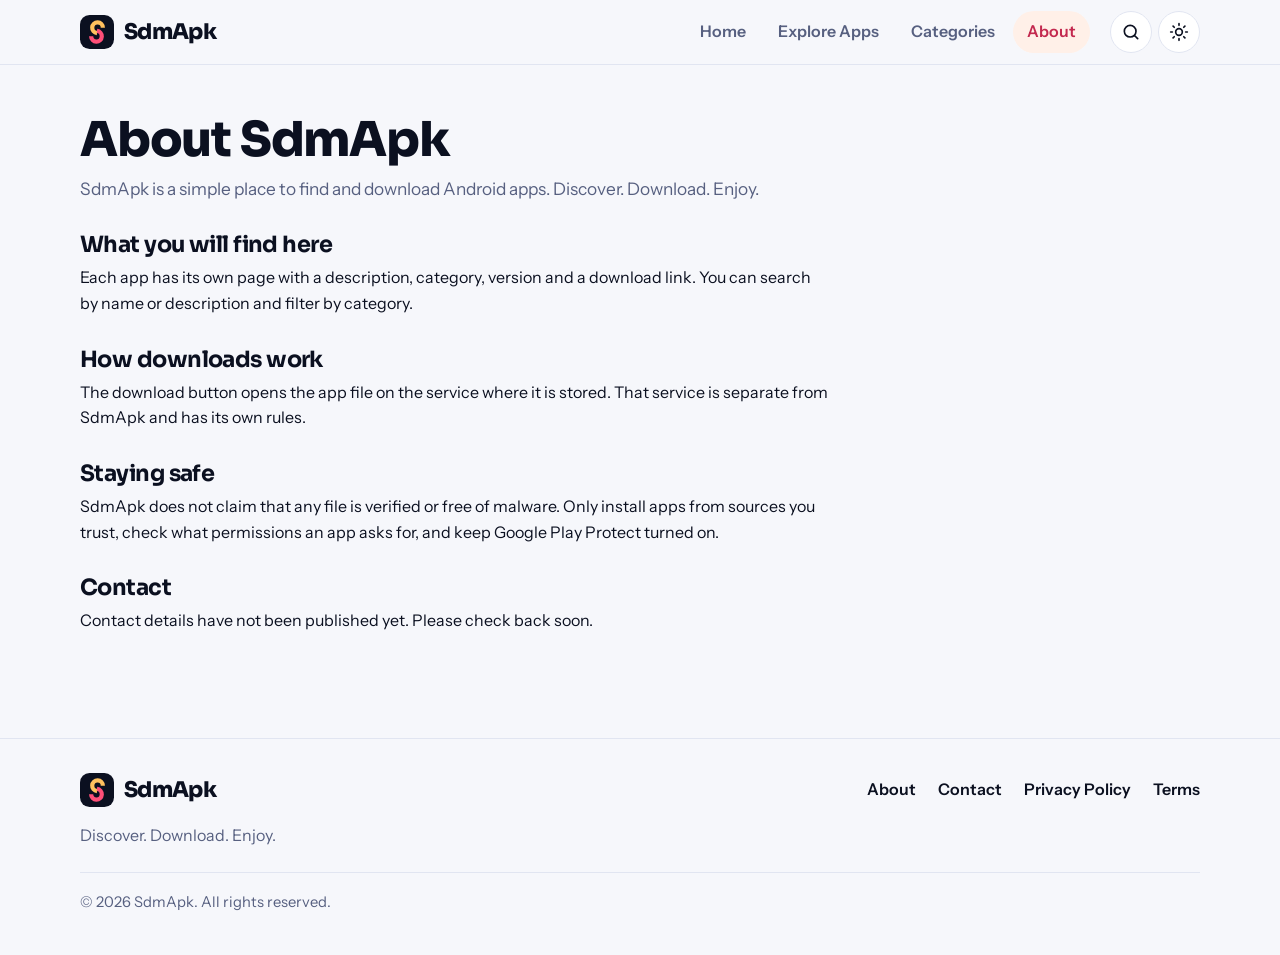
==== commit 9175ea51: "New logo, midnight and amber-coral palette matching the SDM icon, category chips in hero, mobile dow" ====
--- a/about/index.html
+++ b/about/index.html
@@ -5,7 +5,7 @@
 <meta name="viewport" content="width=device-width,initial-scale=1">
 <title>About · SdmApk</title>
 <meta name="description" content="SdmApk is a simple place to find and download Android apps.">
-<meta name="theme-color" content="#0a5c46">
+<meta name="theme-color" content="#0b1020">
 <meta property="og:site_name" content="SdmApk">
 <meta property="og:type" content="website">
 <meta property="og:title" content="About · SdmApk">
@@ -22,7 +22,7 @@
 <a class="skip" href="#main">Skip to content</a>
 <header class="site-header">
 <div class="wrap bar">
-<a class="brand" href="/" aria-label="SdmApk home"><svg viewBox="0 0 64 64" aria-hidden="true"><defs><linearGradient id="sg" x1="0" y1="0" x2="1" y2="1"><stop offset="0" stop-color="#0d7a5e"/><stop offset="1" stop-color="#053a2c"/></linearGradient></defs><rect width="64" height="64" rx="18" fill="url(#sg)"/><g transform="translate(-3 -2)" fill="none" stroke-width="6" stroke-linecap="round" stroke-linejoin="round"><path d="M46 17H21a2 2 0 0 0-2 2v11a2 2 0 0 0 2 2h22a2 2 0 0 1 2 2v7" stroke="#fff"/><path d="M36 41.5l9 9 9-9" stroke="#ff6a4d"/></g></svg>SdmApk</a>
+<a class="brand" href="/" aria-label="SdmApk home"><svg viewBox="0 0 64 64" aria-hidden="true"><rect width="64" height="64" rx="18" fill="#0b1020"/><path d="M43 24a10 10 0 1 0-11 10" fill="none" stroke="#ffc15e" stroke-width="8"/><path d="M21 40a10 10 0 1 0 11-10" fill="none" stroke="#ff4f78" stroke-width="8"/></svg>SdmApk</a>
 <nav id="nav-links" class="nav-links" aria-label="Main">
 <a href="/">Home</a>
 <a href="/#explore">Explore Apps</a>
@@ -52,7 +52,7 @@
 </main>
 <footer class="site-footer">
 <div class="wrap foot">
-<div><a class="brand" href="/" aria-label="SdmApk home"><svg viewBox="0 0 64 64" aria-hidden="true"><defs><linearGradient id="sg" x1="0" y1="0" x2="1" y2="1"><stop offset="0" stop-color="#0d7a5e"/><stop offset="1" stop-color="#053a2c"/></linearGradient></defs><rect width="64" height="64" rx="18" fill="url(#sg)"/><g transform="translate(-3 -2)" fill="none" stroke-width="6" stroke-linecap="round" stroke-linejoin="round"><path d="M46 17H21a2 2 0 0 0-2 2v11a2 2 0 0 0 2 2h22a2 2 0 0 1 2 2v7" stroke="#fff"/><path d="M36 41.5l9 9 9-9" stroke="#ff6a4d"/></g></svg>SdmApk</a><p>Discover. Download. Enjoy.</p></div>
+<div><a class="brand" href="/" aria-label="SdmApk home"><svg viewBox="0 0 64 64" aria-hidden="true"><rect width="64" height="64" rx="18" fill="#0b1020"/><path d="M43 24a10 10 0 1 0-11 10" fill="none" stroke="#ffc15e" stroke-width="8"/><path d="M21 40a10 10 0 1 0 11-10" fill="none" stroke="#ff4f78" stroke-width="8"/></svg>SdmApk</a><p>Discover. Download. Enjoy.</p></div>
 <nav aria-label="Footer">
 <a href="/about/">About</a>
 <a href="/about/#contact">Contact</a>
--- a/assets/site.css
+++ b/assets/site.css
@@ -1,21 +1,21 @@
 /* SdmApk public styles. Light by default, dark via system setting or the theme button.
-   Palette: paddy green and a single sun-red accent. */
+   Palette: midnight navy with an amber-to-coral glow, matching the SDM app icon. */
 :root {
-  --bg: #f2f6f3;
+  --bg: #f6f7fb;
   --surface: #ffffff;
-  --surface-2: #e8efeb;
-  --ink: #0b1f18;
-  --muted: #4d6258;
-  --line: #d9e3dd;
-  --brand: #0a5c46;
-  --brand-hover: #08493a;
-  --brand-ink: #ffffff;
-  --brand-soft: #dcefe4;
-  --brand-text: #0a5c46;
-  --sun: #f2543d;
-  --hero-bg: #0a5c46;
+  --surface-2: #eceff8;
+  --ink: #0b1020;
+  --muted: #576080;
+  --line: #e1e5f1;
+  --brand: #e8456b;
+  --brand-hover: #d23559;
+  --brand-ink: #0b1020;
+  --brand-soft: #fff0e8;
+  --brand-text: #c3294f;
+  --glow: linear-gradient(135deg, #ffc15e 0%, #ff4f78 100%);
+  --hero-bg: #0b1020;
   --danger: #b3263e;
-  --shadow: 0 1px 2px rgba(11, 31, 24, 0.05), 0 10px 26px -16px rgba(11, 31, 24, 0.28);
+  --shadow: 0 1px 2px rgba(11, 16, 32, 0.05), 0 10px 26px -16px rgba(11, 16, 32, 0.3);
   --radius: 24px;
   --radius-sm: 12px;
   --font-body: "Instrument Sans", "Hind Siliguri", system-ui, -apple-system, "Segoe UI", Roboto, sans-serif;
@@ -24,36 +24,34 @@
 }
 @media (prefers-color-scheme: dark) {
   :root:not([data-theme="light"]) {
-    --bg: #07130f;
-    --surface: #0f201a;
-    --surface-2: #16302a;
-    --ink: #e9f4ee;
-    --muted: #9bb5a8;
-    --line: #1e382f;
-    --brand: #3cc796;
-    --brand-hover: #5ad8ac;
-    --brand-ink: #04201a;
-    --brand-soft: #123428;
-    --brand-text: #7fe0bc;
-    --hero-bg: #062a20;
+    --bg: #080c18;
+    --surface: #111933;
+    --surface-2: #18224a;
+    --ink: #eef1ff;
+    --muted: #9aa4c7;
+    --line: #243059;
+    --brand: #ff6b8a;
+    --brand-hover: #ff8aa2;
+    --brand-soft: #2a1d3a;
+    --brand-text: #ffc15e;
+    --hero-bg: #0b1020;
     --danger: #ff8fa3;
     --shadow: 0 1px 2px rgba(0, 0, 0, 0.4), 0 10px 28px -14px rgba(0, 0, 0, 0.7);
     color-scheme: dark;
   }
 }
 :root[data-theme="dark"] {
-  --bg: #07130f;
-  --surface: #0f201a;
-  --surface-2: #16302a;
-  --ink: #e9f4ee;
-  --muted: #9bb5a8;
-  --line: #1e382f;
-  --brand: #3cc796;
-  --brand-hover: #5ad8ac;
-  --brand-ink: #04201a;
-  --brand-soft: #123428;
-  --brand-text: #7fe0bc;
-  --hero-bg: #062a20;
+  --bg: #080c18;
+  --surface: #111933;
+  --surface-2: #18224a;
+  --ink: #eef1ff;
+  --muted: #9aa4c7;
+  --line: #243059;
+  --brand: #ff6b8a;
+  --brand-hover: #ff8aa2;
+  --brand-soft: #2a1d3a;
+  --brand-text: #ffc15e;
+  --hero-bg: #0b1020;
   --danger: #ff8fa3;
   --shadow: 0 1px 2px rgba(0, 0, 0, 0.4), 0 10px 28px -14px rgba(0, 0, 0, 0.7);
   color-scheme: dark;
@@ -109,41 +107,40 @@
 
 /* Buttons */
 .btn { display: inline-flex; align-items: center; justify-content: center; gap: 8px; min-height: 44px; padding: 0 18px; border-radius: 12px; border: 1px solid transparent; font: 700 0.95rem/1 var(--font-body); text-decoration: none; cursor: pointer; transition: background-color 0.15s, border-color 0.15s, transform 0.15s; }
-.btn-primary { background: var(--brand); color: var(--brand-ink); }
-.btn-primary:hover { background: var(--brand-hover); }
+.btn-primary { background: var(--glow); color: var(--brand-ink); }
+.btn-primary:hover { filter: brightness(1.06) saturate(1.1); }
 .btn-ghost { background: transparent; color: var(--ink); border-color: var(--line); }
 .btn-ghost:hover { border-color: var(--brand); color: var(--brand-text); }
 .btn:active { transform: scale(0.98); }
 .btn svg { width: 18px; height: 18px; fill: none; stroke: currentColor; stroke-width: 2.2; stroke-linecap: round; stroke-linejoin: round; }
 .btn-lg { min-height: 52px; padding: 0 26px; font-size: 1.02rem; }
 
-/* Hero: a green field, a sun disc, and a phone showing the real apps */
+/* Hero: midnight field, a glow disc, and a phone showing the real apps */
 .hero { position: relative; background: var(--hero-bg); color: #fff; overflow: hidden; }
 .hero .wrap { display: grid; grid-template-columns: minmax(0, 1.15fr) minmax(0, 0.85fr); gap: 24px; align-items: center; }
 .hero-text { padding: 72px 0 64px; min-width: 0; }
-.hero-tag { color: #bfe6d4; font-weight: 600; margin-bottom: 16px; }
+.hero-tag { color: #ffc15e; font-weight: 600; margin-bottom: 16px; }
 .hero h1 { font-size: clamp(2.5rem, 6.4vw, 4.5rem); font-weight: 700; max-width: 12ch; letter-spacing: -0.035em; line-height: 1.04; }
-.hero-copy { max-width: 50ch; margin-top: 18px; color: #d3ece0; font-size: 1.08rem; }
+.hero-copy { max-width: 50ch; margin-top: 18px; color: #c9d0ea; font-size: 1.08rem; }
 .search-form { display: flex; gap: 8px; margin-top: 30px; max-width: 560px; padding: 6px; background: #fff; border: 2px solid transparent; border-radius: 18px; box-shadow: 0 18px 40px -22px rgba(0, 0, 0, 0.6); }
-.search-form:focus-within { border-color: var(--sun); }
-.search-form input { flex: 1; min-width: 0; border: 0; background: transparent; color: #0b1f18; font: 500 1.05rem var(--font-body); padding: 0 14px; outline: none; }
-.search-form input::placeholder { color: #5b6f65; }
-.search-form .btn { min-height: 48px; background: #0a5c46; color: #fff; border-radius: 13px; }
-.search-form .btn:hover { background: #08493a; }
-.hero-count { margin-top: 14px; color: #bfe6d4; font-size: 0.95rem; min-height: 1.5em; }
+.search-form:focus-within { border-color: #ff6b8a; }
+.search-form input { flex: 1; min-width: 0; border: 0; background: transparent; color: #0b1020; font: 500 1.05rem var(--font-body); padding: 0 14px; outline: none; }
+.search-form input::placeholder { color: #6b7391; }
+.search-form .btn { min-height: 48px; border-radius: 13px; }
+.hero-count { margin-top: 14px; color: #9aa4c7; font-size: 0.95rem; min-height: 1.5em; }
 .hero :focus-visible { outline-color: #fff; }
 
 .hero-stage { position: relative; align-self: stretch; min-height: 460px; overflow: hidden; }
 .hero-stage[hidden] { display: none; }
-.disc { position: absolute; width: 380px; height: 380px; border-radius: 50%; background: var(--sun); left: 50%; top: 38px; transform: translateX(-46%); }
-.phone { position: absolute; left: 50%; top: 56px; width: 270px; height: 560px; margin-left: -135px; padding: 11px; background: #0b1512; border-radius: 40px; box-shadow: 0 30px 60px -24px rgba(0, 0, 0, 0.7); transform: rotate(-3.5deg); transform-origin: 50% 100%; }
-.screen { height: 100%; border-radius: 30px; background: #f2f6f3; color: #0b1f18; padding: 14px 16px; overflow: hidden; }
-.screen-bar { display: flex; justify-content: space-between; font-size: 0.72rem; font-weight: 700; color: #4d6258; padding: 0 4px 18px; }
+.disc { position: absolute; width: 380px; height: 380px; border-radius: 50%; background: var(--glow); left: 50%; top: 38px; transform: translateX(-46%); }
+.phone { position: absolute; left: 50%; top: 56px; width: 270px; height: 560px; margin-left: -135px; padding: 11px; background: #1f2a52; border-radius: 40px; box-shadow: 0 30px 60px -24px rgba(0, 0, 0, 0.7); transform: rotate(-3.5deg); transform-origin: 50% 100%; }
+.screen { height: 100%; border-radius: 30px; background: #f6f7fb; color: #0b1020; padding: 14px 16px; overflow: hidden; }
+.screen-bar { display: flex; justify-content: space-between; font-size: 0.72rem; font-weight: 700; color: #576080; padding: 0 4px 18px; }
 .home { display: grid; grid-template-columns: repeat(3, 1fr); gap: 20px 8px; list-style: none; margin: 0; padding: 0; }
-.home a { display: flex; flex-direction: column; align-items: center; gap: 6px; text-decoration: none; color: #0b1f18; font-size: 0.72rem; font-weight: 600; text-align: center; }
+.home a { display: flex; flex-direction: column; align-items: center; gap: 6px; text-decoration: none; color: #0b1020; font-size: 0.72rem; font-weight: 600; text-align: center; }
 .home .icon-tile, .home .app-icon { width: 54px; height: 54px; border-radius: 15px; font-size: 1.4rem; }
 .home span.label { max-width: 100%; overflow: hidden; text-overflow: ellipsis; white-space: nowrap; }
-.home .ghost { width: 54px; height: 54px; border-radius: 15px; border: 2px dashed #c6d6cd; }
+.home .ghost { width: 54px; height: 54px; border-radius: 15px; border: 2px dashed #cdd3e6; }
 @media (prefers-reduced-motion: no-preference) {
   .home li { animation: pop 0.5s cubic-bezier(0.2, 0.9, 0.3, 1.2) both; }
   .home li:nth-child(1) { animation-delay: 0.15s; }
@@ -198,12 +195,12 @@
 .card-actions { display: flex; gap: 8px; margin-top: auto; }
 .card-actions .btn { flex: 1; }
 .icon-tile, .app-icon { width: 60px; height: 60px; border-radius: 16px; flex: none; object-fit: cover; background: var(--surface-2); }
-.icon-tile { display: grid; place-items: center; font: 700 1.6rem/1 var(--font-display); color: #fff; background: #0a5c46; }
-.icon-tile[data-tint="1"] { background: #0e7490; }
-.icon-tile[data-tint="2"] { background: #c2410c; }
-.icon-tile[data-tint="3"] { background: #6d3fd1; }
-.icon-tile[data-tint="4"] { background: #a16207; }
-.icon-tile[data-tint="5"] { background: #be185d; }
+.icon-tile { display: grid; place-items: center; font: 700 1.6rem/1 var(--font-display); color: #fff; background: #5b4bdb; }
+.icon-tile[data-tint="1"] { background: #0e8fa3; }
+.icon-tile[data-tint="2"] { background: #e8590c; }
+.icon-tile[data-tint="3"] { background: #c2255c; }
+.icon-tile[data-tint="4"] { background: #2f9e44; }
+.icon-tile[data-tint="5"] { background: #1c7ed6; }
 
 #featured .card { background: var(--brand-soft); border-color: transparent; border-radius: 28px; padding: 24px; gap: 18px; min-height: 250px; }
 #featured .card:hover { border-color: var(--brand); }
@@ -308,3 +305,12 @@
 .v-next { right: 12px; top: 50%; margin-top: -23px; }
 .v-count { position: absolute; top: 24px; left: 0; right: 0; text-align: center; font-weight: 600; pointer-events: none; }
 @media (max-width: 640px) { .v-prev, .v-next { display: none; } }
+
+/* Quick category chips in the hero */
+.hero-chips { display: flex; flex-wrap: wrap; gap: 8px; margin-top: 16px; }
+.hero-chips button { border: 1px solid rgba(255, 255, 255, 0.22); background: rgba(255, 255, 255, 0.08); color: #fff; border-radius: 999px; padding: 7px 14px; font: 600 0.9rem var(--font-body); cursor: pointer; }
+.hero-chips button:hover { background: rgba(255, 255, 255, 0.18); }
+.hero-chips:empty { display: none; }
+.cta-mobile { display: none; }
+@media (max-width: 860px) { .cta-mobile { display: inline-flex; width: 100%; margin: -6px 0 22px; } }
+@media (max-width: 860px) { .panel .btn-lg { display: none; } }
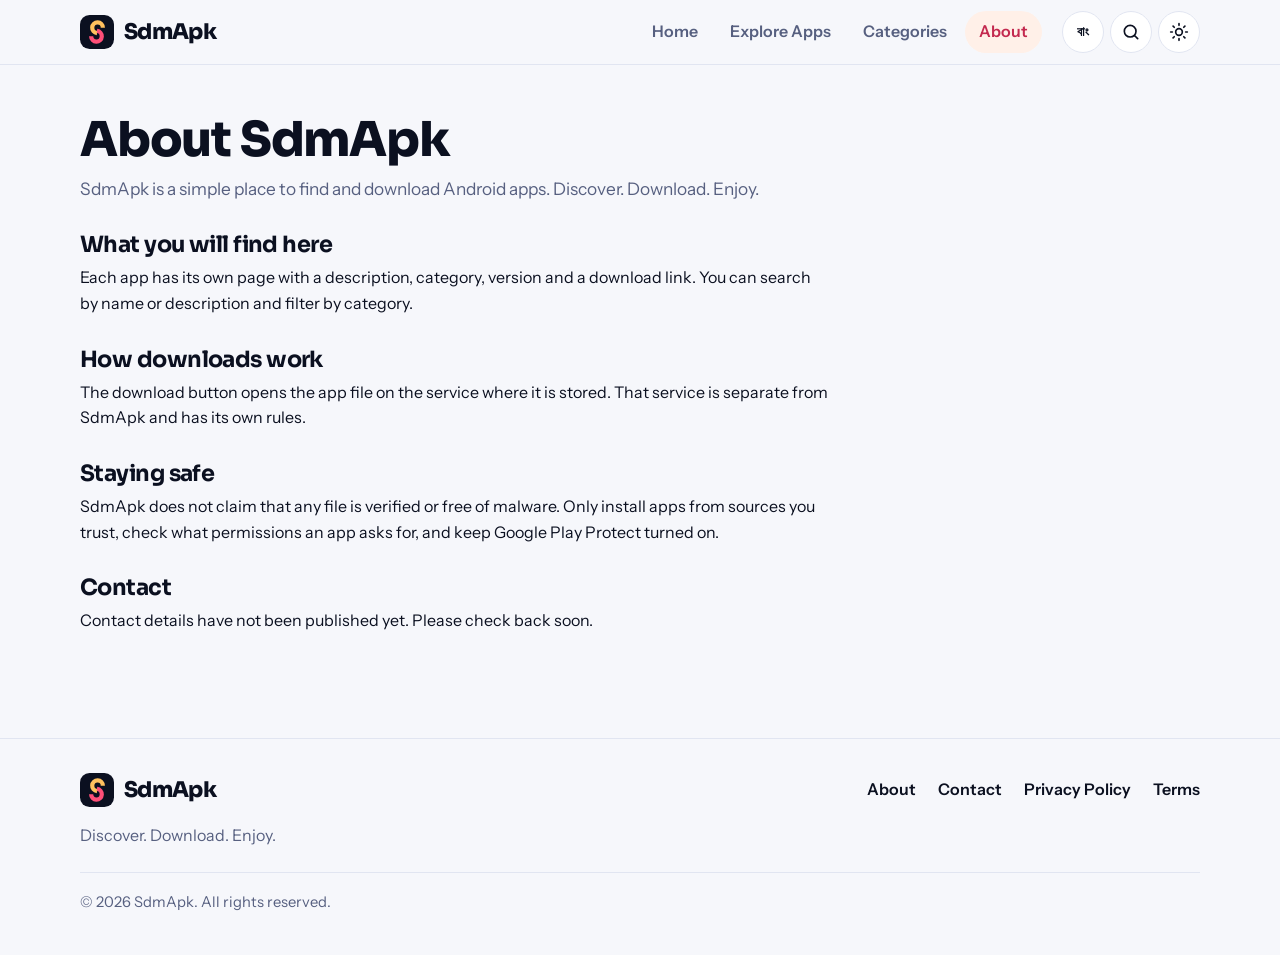
==== commit d1424b62: "Contact settings, login lockout and password change, backup download, older versions, Bengali/Englis" ====
--- a/about/index.html
+++ b/about/index.html
@@ -47,7 +47,7 @@
 <h2>Staying safe</h2>
 <p>SdmApk does not claim that any file is verified or free of malware. Only install apps from sources you trust, check what permissions an app asks for, and keep Google Play Protect turned on.</p>
 <h2 id="contact">Contact</h2>
-<p>Contact details have not been published yet. Please check back soon.</p>
+<div id="contact-body"><p>Contact details have not been published yet. Please check back soon.</p></div>
 </div>
 </main>
 <footer class="site-footer">
@@ -62,6 +62,8 @@
 <p class="copy">© 2026 SdmApk. All rights reserved.</p>
 </div>
 </footer>
+<script src="/assets/i18n.js" defer></script>
 <script src="/assets/site.js" defer></script>
+<script src="/assets/about.js" defer></script>
 </body>
 </html>
--- a/assets/site.css
+++ b/assets/site.css
@@ -180,20 +180,24 @@
 .cat b { font-weight: 700; margin-right: 8px; }
 .cat small { color: var(--muted); }
 
-/* App cards: featured ones are big and tinted, the full list is a quiet set of rows */
-.grid { display: grid; grid-template-columns: repeat(auto-fill, minmax(290px, 1fr)); gap: 16px; }
-.card { display: flex; flex-direction: column; gap: 14px; padding: 18px; background: var(--surface); border: 1px solid var(--line); border-radius: 18px; transition: border-color 0.2s; }
+/* App cards, Play Store style: icon + name + Download on one line, screenshots below */
+.grid { display: grid; grid-template-columns: repeat(auto-fill, minmax(340px, 1fr)); gap: 16px; }
+.card { display: flex; flex-direction: column; gap: 14px; padding: 16px; background: var(--surface); border: 1px solid var(--line); border-radius: 20px; min-width: 0; transition: border-color 0.2s; }
 .card:hover { border-color: color-mix(in srgb, var(--brand) 50%, var(--line)); }
 .card-top { display: flex; gap: 14px; align-items: center; min-width: 0; }
-.card h3 { font-size: 1.1rem; font-weight: 650; overflow-wrap: anywhere; letter-spacing: -0.01em; }
+.card-id { flex: 1; min-width: 0; }
+.card h3 { font-size: 1.08rem; font-weight: 650; letter-spacing: -0.01em; overflow-wrap: anywhere; }
 .card h3 a { color: inherit; text-decoration: none; }
 .card h3 a:hover { color: var(--brand-text); }
-.card-desc { color: var(--muted); display: -webkit-box; -webkit-line-clamp: 3; -webkit-box-orient: vertical; overflow: hidden; font-size: 0.97rem; }
-.meta { display: flex; flex-wrap: wrap; gap: 6px; margin-top: 6px; }
+.card-sub { color: var(--muted); font-size: 0.9rem; margin-top: 2px; }
+.btn-sm-dl { flex: none; min-height: 40px; padding: 0 20px; border-radius: 999px; }
+.card-shots { display: flex; gap: 8px; overflow-x: auto; margin: 0 -2px; padding: 2px; scrollbar-width: none; overscroll-behavior-x: contain; }
+.card-shots::-webkit-scrollbar { display: none; }
+.card-shots a { flex: none; display: block; border-radius: 12px; }
+.card-shots img { height: 168px; width: auto; max-width: none; border-radius: 12px; border: 1px solid var(--line); background: var(--surface-2); }
+.card-desc { color: var(--muted); display: -webkit-box; -webkit-line-clamp: 2; -webkit-box-orient: vertical; overflow: hidden; font-size: 0.95rem; }
 .chip { display: inline-block; padding: 3px 10px; border-radius: 999px; background: var(--brand-soft); color: var(--brand-text); font-size: 0.8rem; font-weight: 700; }
 .chip-plain { background: var(--surface-2); color: var(--muted); }
-.card-actions { display: flex; gap: 8px; margin-top: auto; }
-.card-actions .btn { flex: 1; }
 .icon-tile, .app-icon { width: 60px; height: 60px; border-radius: 16px; flex: none; object-fit: cover; background: var(--surface-2); }
 .icon-tile { display: grid; place-items: center; font: 700 1.6rem/1 var(--font-display); color: #fff; background: #5b4bdb; }
 .icon-tile[data-tint="1"] { background: #0e8fa3; }
@@ -201,26 +205,9 @@
 .icon-tile[data-tint="3"] { background: #c2255c; }
 .icon-tile[data-tint="4"] { background: #2f9e44; }
 .icon-tile[data-tint="5"] { background: #1c7ed6; }
-
-#featured .card { background: var(--brand-soft); border-color: transparent; border-radius: 28px; padding: 24px; gap: 18px; min-height: 250px; }
+#featured .card { background: var(--brand-soft); border-color: transparent; }
 #featured .card:hover { border-color: var(--brand); }
-#featured .icon-tile, #featured .app-icon { width: 76px; height: 76px; border-radius: 22px; font-size: 2rem; }
-#featured .card-top { flex-direction: column; align-items: flex-start; gap: 16px; }
-#featured .card h3 { font-size: 1.4rem; }
-#featured .chip { background: var(--surface); }
-#featured .btn-ghost { background: var(--surface); }
-
-#apps { grid-template-columns: 1fr; gap: 10px; }
-#apps .card { display: grid; grid-template-columns: minmax(0, 1fr) auto; column-gap: 20px; row-gap: 8px; align-items: center; padding: 14px 16px; border-radius: 16px; }
-#apps .card-top { grid-column: 1; }
-#apps .card-desc { grid-column: 1; -webkit-line-clamp: 2; }
-#apps .card-actions { grid-column: 2; grid-row: 1 / span 2; margin: 0; }
-#apps .card-actions .btn { flex: none; min-width: 108px; }
-@media (max-width: 640px) {
-  #apps .card { grid-template-columns: 1fr; }
-  #apps .card-actions { grid-column: 1; grid-row: auto; margin-top: 4px; }
-  #apps .card-actions .btn { flex: 1; }
-}
+@media (max-width: 640px) { .grid { grid-template-columns: minmax(0, 1fr); } .card-shots img { height: 150px; } }
 
 /* Toolbar */
 .toolbar { display: flex; flex-wrap: wrap; gap: 10px; margin-bottom: 20px; }
@@ -239,30 +226,44 @@
 @media (prefers-reduced-motion: no-preference) { .skeleton { animation: shimmer 1.2s linear infinite; } }
 @keyframes shimmer { to { background-position: -200% 0; } }
 
-/* App details */
+/* App details, Play Store style */
 .crumbs { padding-top: 26px; font-size: 0.95rem; }
-.detail { display: grid; grid-template-columns: minmax(0, 1fr) 340px; gap: 28px; padding: 22px 0 48px; align-items: start; }
-.detail-head { display: flex; gap: 18px; align-items: center; margin-bottom: 22px; }
-.detail-head .icon-tile, .detail-head .app-icon { width: 96px; height: 96px; border-radius: 24px; font-size: 2.6rem; }
-.detail h1 { font-size: clamp(1.9rem, 5vw, 2.9rem); font-weight: 800; overflow-wrap: anywhere; }
+.detail { display: block; max-width: 860px; padding: 22px 0 48px; }
+.pd-top { display: flex; align-items: center; justify-content: space-between; gap: 18px 24px; flex-wrap: wrap; }
+.pd-head { display: flex; gap: 18px; align-items: center; min-width: 0; }
+.pd-head .icon-tile, .pd-head .app-icon { width: 92px; height: 92px; border-radius: 24px; font-size: 2.5rem; }
+.detail h1 { font-size: clamp(1.7rem, 5vw, 2.6rem); font-weight: 700; overflow-wrap: anywhere; }
+.pd-sub { color: var(--brand-text); font-weight: 600; margin-top: 4px; }
+.pd-actions { display: flex; gap: 10px; flex-wrap: wrap; align-items: center; }
+.pd-dl { min-width: 180px; }
+.pd-share { gap: 8px; }
+.pd-share svg, .pd-dl svg { width: 20px; height: 20px; fill: none; stroke: currentColor; stroke-width: 2; stroke-linecap: round; stroke-linejoin: round; }
+.install { margin-top: 28px; border: 1px solid var(--line); border-radius: 16px; background: var(--surface); padding: 0 18px; }
+.install summary { cursor: pointer; padding: 16px 0; font-weight: 650; }
+.install[open] summary { border-bottom: 1px solid var(--line); margin-bottom: 14px; }
+.install[open] { padding-bottom: 6px; }
+.install-cols { display: grid; grid-template-columns: repeat(2, minmax(0, 1fr)); gap: 8px 28px; }
+.install ol { margin: 0 0 12px; padding-left: 22px; }
+.install li { margin-bottom: 8px; }
+@media (max-width: 760px) { .install-cols { grid-template-columns: minmax(0, 1fr); } }
+.pd-stats { display: flex; margin: 26px 0 8px; padding: 14px 0; border-block: 1px solid var(--line); }
+.pd-stats div { flex: 1 1 auto; text-align: center; padding: 0 8px; min-width: 0; }
+.pd-stats div + div { border-left: 1px solid var(--line); }
+.pd-stats b { display: block; font-size: 1.05rem; overflow-wrap: anywhere; }
+.pd-stats span { color: var(--muted); font-size: 0.88rem; }
 .prose { white-space: pre-line; overflow-wrap: anywhere; max-width: 68ch; }
-.panel { background: var(--surface); border: 1px solid var(--line); border-radius: var(--radius); padding: 20px; box-shadow: var(--shadow); }
-.panel h2 { font-size: 1.2rem; margin-bottom: 14px; }
-.panel dl { margin: 0 0 18px; display: grid; grid-template-columns: auto 1fr; gap: 8px 14px; }
-.panel dt { color: var(--muted); }
-.panel dd { margin: 0; font-weight: 600; text-align: right; overflow-wrap: anywhere; }
-.panel .btn { width: 100%; }
-.note { margin-top: 14px; font-size: 0.9rem; color: var(--muted); }
-.detail > * { min-width: 0; }
+.note { margin-top: 18px; font-size: 0.9rem; color: var(--muted); }
 .shots { display: flex; gap: 12px; overflow-x: auto; max-width: 100%; padding: 4px 0 12px; margin-top: 8px; scroll-snap-type: x proximity; overscroll-behavior-x: contain; }
 .shot { flex: none; padding: 0; border: 0; background: none; cursor: zoom-in; border-radius: 16px; scroll-snap-align: start; }
-.shots img { height: 340px; width: auto; max-width: none; border-radius: 16px; border: 1px solid var(--line); background: var(--surface-2); }
-.block + .block { margin-top: 30px; }
-.block h2 { font-size: 1.35rem; margin-bottom: 10px; }
-@media (max-width: 860px) {
-  .detail { grid-template-columns: minmax(0, 1fr); }
-  .detail-head .icon-tile, .detail-head .app-icon { width: 72px; height: 72px; font-size: 2rem; border-radius: 18px; }
-  .shots img { height: 280px; }
+.shots img { height: 300px; width: auto; max-width: none; border-radius: 16px; border: 1px solid var(--line); background: var(--surface-2); }
+.block { margin-top: 28px; }
+.block h2 { font-size: 1.3rem; margin-bottom: 10px; }
+@media (max-width: 640px) {
+  .pd-head .icon-tile, .pd-head .app-icon { width: 72px; height: 72px; border-radius: 18px; font-size: 2rem; }
+  .pd-actions { width: 100%; flex-wrap: nowrap; }
+  .pd-dl { flex: 1; min-width: 0; }
+  .pd-stats b { font-size: 0.98rem; overflow-wrap: normal; }
+  .shots img { height: 240px; }
 }
 
 /* Text pages */
@@ -311,6 +312,16 @@
 .hero-chips button { border: 1px solid rgba(255, 255, 255, 0.22); background: rgba(255, 255, 255, 0.08); color: #fff; border-radius: 999px; padding: 7px 14px; font: 600 0.9rem var(--font-body); cursor: pointer; }
 .hero-chips button:hover { background: rgba(255, 255, 255, 0.18); }
 .hero-chips:empty { display: none; }
-.cta-mobile { display: none; }
-@media (max-width: 860px) { .cta-mobile { display: inline-flex; width: 100%; margin: -6px 0 22px; } }
-@media (max-width: 860px) { .panel .btn-lg { display: none; } }
+
+/* Older versions */
+.vers { list-style: none; margin: 10px 0 0; padding: 0; display: grid; gap: 8px; }
+.vers li { display: flex; align-items: center; justify-content: space-between; gap: 12px; padding: 10px 14px; border: 1px solid var(--line); border-radius: 14px; background: var(--surface); }
+.vers small { display: block; color: var(--muted); font-size: 0.82rem; }
+
+/* Contact list */
+.contact-list { list-style: none; margin: 10px 0 0; padding: 0; display: grid; gap: 8px; }
+.contact-list li { overflow-wrap: anywhere; }
+
+/* Language button and Bengali type */
+.lang-btn { width: auto; min-width: 42px; padding: 0 10px; font-weight: 700; font-size: 0.82rem; }
+html[lang="bn"] :where(body, h1, h2, h3, h4, button, input, select, textarea) { font-family: "Hind Siliguri", "Instrument Sans", system-ui, sans-serif; }
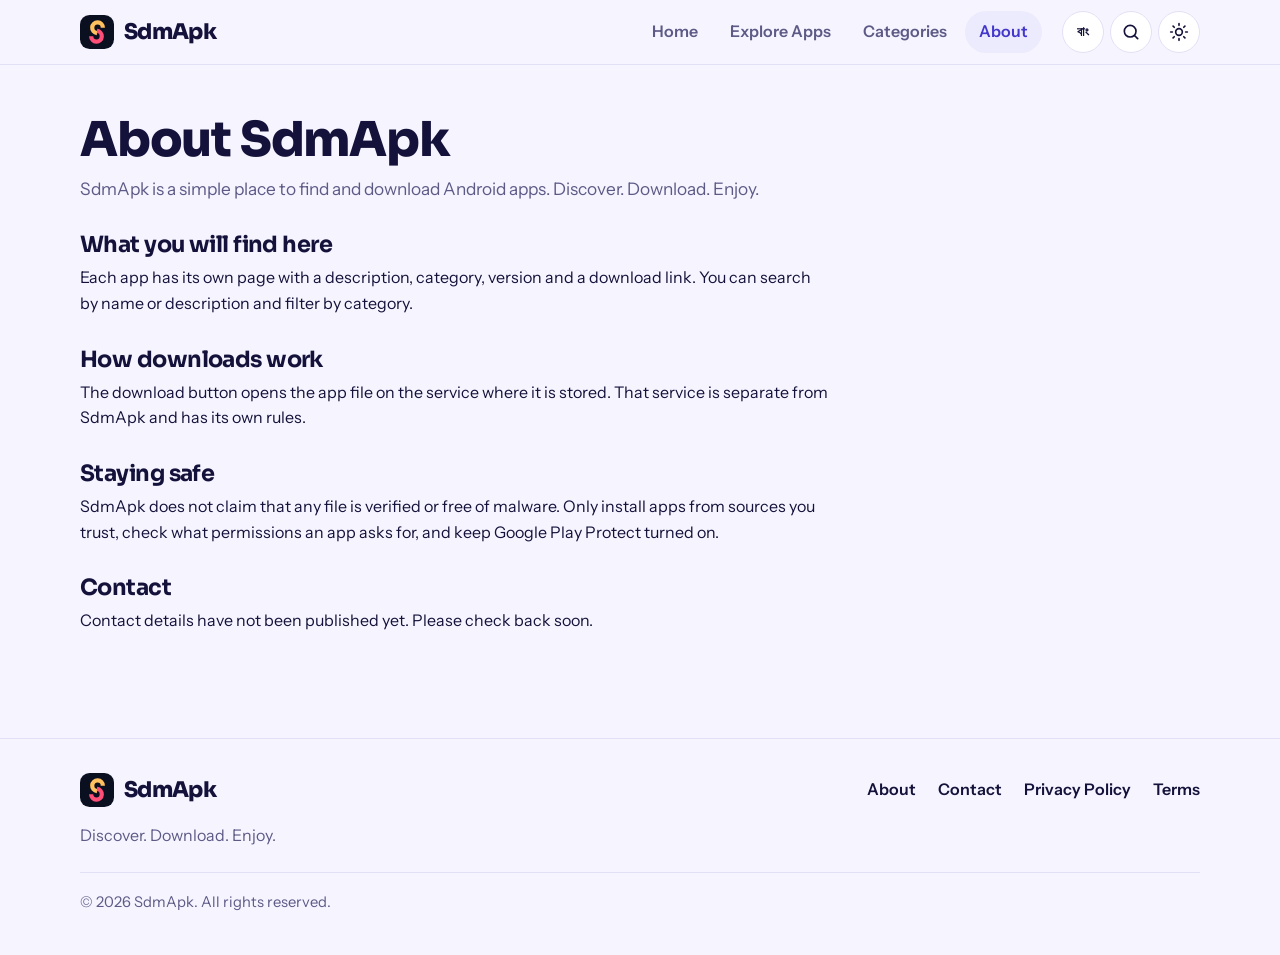
==== commit 306a9e23: "Calm motion: cards rise on scroll, floating hero tiles, hover lifts, header shadow; respects reduced" ====
--- a/about/index.html
+++ b/about/index.html
@@ -64,6 +64,7 @@
 </footer>
 <script src="/assets/i18n.js" defer></script>
 <script src="/assets/site.js" defer></script>
+<script src="/assets/motion.js" defer></script>
 <script src="/assets/about.js" defer></script>
 </body>
 </html>
--- a/assets/site.css
+++ b/assets/site.css
@@ -1,21 +1,28 @@
 /* SdmApk public styles. Light by default, dark via system setting or the theme button.
-   Palette: midnight navy with an amber-to-coral glow, matching the SDM app icon. */
+   Palette: soft indigo canvas, one indigo accent, pastel app tiles. */
 :root {
-  --bg: #f6f7fb;
+  --bg: #f5f4ff;
   --surface: #ffffff;
-  --surface-2: #eceff8;
-  --ink: #0b1020;
-  --muted: #576080;
-  --line: #e1e5f1;
-  --brand: #e8456b;
-  --brand-hover: #d23559;
-  --brand-ink: #0b1020;
-  --brand-soft: #fff0e8;
-  --brand-text: #c3294f;
-  --glow: linear-gradient(135deg, #ffc15e 0%, #ff4f78 100%);
-  --hero-bg: #0b1020;
+  --surface-2: #ecebfb;
+  --ink: #14123a;
+  --muted: #5d5a86;
+  --line: #e2e0f5;
+  --brand: #4f46e5;
+  --brand-hover: #4338ca;
+  --brand-ink: #ffffff;
+  --brand-soft: #eceafd;
+  --brand-text: #4338ca;
+  --glow: linear-gradient(135deg, #6d5efc 0%, #4f46e5 100%);
+  --hero-bg: radial-gradient(520px 320px at 90% 10%, #e3defe, transparent 70%), radial-gradient(420px 260px at 0% 100%, #ffe9d9, transparent 70%), #f5f4ff;
+  --hero-ink: #14123a;
+  --hero-muted: #5d5a86;
+  --hero-tag-bg: #e6e3fd;
+  --hero-tag-ink: #4338ca;
+  --chip-bg: #ffffff;
+  --chip-line: #dedbf5;
+  --t1: #ffe3d6; --t2: #dff3ff; --t3: #e6e0ff; --t4: #dcf7e6; --t5: #fff0c2; --t6: #ffdff0;
   --danger: #b3263e;
-  --shadow: 0 1px 2px rgba(11, 16, 32, 0.05), 0 10px 26px -16px rgba(11, 16, 32, 0.3);
+  --shadow: 0 10px 30px -18px rgba(79, 70, 229, 0.45);
   --radius: 24px;
   --radius-sm: 12px;
   --font-body: "Instrument Sans", "Hind Siliguri", system-ui, -apple-system, "Segoe UI", Roboto, sans-serif;
@@ -24,36 +31,54 @@
 }
 @media (prefers-color-scheme: dark) {
   :root:not([data-theme="light"]) {
-    --bg: #080c18;
-    --surface: #111933;
-    --surface-2: #18224a;
-    --ink: #eef1ff;
-    --muted: #9aa4c7;
-    --line: #243059;
-    --brand: #ff6b8a;
-    --brand-hover: #ff8aa2;
-    --brand-soft: #2a1d3a;
-    --brand-text: #ffc15e;
-    --hero-bg: #0b1020;
+    --bg: #0e0d22;
+    --surface: #17163a;
+    --surface-2: #201f4d;
+    --ink: #f1f0ff;
+    --muted: #a09ec9;
+    --line: #2c2a5e;
+    --brand: #7c78ff;
+    --brand-hover: #9b97ff;
+    --brand-ink: #0e0d22;
+    --brand-soft: #23215a;
+    --brand-text: #a9a6ff;
+    --glow: linear-gradient(135deg, #8b86ff 0%, #6b64f5 100%);
+    --hero-bg: radial-gradient(520px 320px at 90% 10%, #2b2780, transparent 70%), radial-gradient(420px 260px at 0% 100%, #4a2552, transparent 70%), #0e0d22;
+    --hero-ink: #f1f0ff;
+    --hero-muted: #a09ec9;
+    --hero-tag-bg: #23215a;
+    --hero-tag-ink: #c9c6ff;
+    --chip-bg: #17163a;
+    --chip-line: #2c2a5e;
+    --t1: #3a2a46; --t2: #1f3350; --t3: #2c2a63; --t4: #1d3f3a; --t5: #463a1c; --t6: #47233f;
     --danger: #ff8fa3;
-    --shadow: 0 1px 2px rgba(0, 0, 0, 0.4), 0 10px 28px -14px rgba(0, 0, 0, 0.7);
+    --shadow: none;
     color-scheme: dark;
   }
 }
 :root[data-theme="dark"] {
-  --bg: #080c18;
-  --surface: #111933;
-  --surface-2: #18224a;
-  --ink: #eef1ff;
-  --muted: #9aa4c7;
-  --line: #243059;
-  --brand: #ff6b8a;
-  --brand-hover: #ff8aa2;
-  --brand-soft: #2a1d3a;
-  --brand-text: #ffc15e;
-  --hero-bg: #0b1020;
+  --bg: #0e0d22;
+  --surface: #17163a;
+  --surface-2: #201f4d;
+  --ink: #f1f0ff;
+  --muted: #a09ec9;
+  --line: #2c2a5e;
+  --brand: #7c78ff;
+  --brand-hover: #9b97ff;
+  --brand-ink: #0e0d22;
+  --brand-soft: #23215a;
+  --brand-text: #a9a6ff;
+  --glow: linear-gradient(135deg, #8b86ff 0%, #6b64f5 100%);
+  --hero-bg: radial-gradient(520px 320px at 90% 10%, #2b2780, transparent 70%), radial-gradient(420px 260px at 0% 100%, #4a2552, transparent 70%), #0e0d22;
+  --hero-ink: #f1f0ff;
+  --hero-muted: #a09ec9;
+  --hero-tag-bg: #23215a;
+  --hero-tag-ink: #c9c6ff;
+  --chip-bg: #17163a;
+  --chip-line: #2c2a5e;
+  --t1: #3a2a46; --t2: #1f3350; --t3: #2c2a63; --t4: #1d3f3a; --t5: #463a1c; --t6: #47233f;
   --danger: #ff8fa3;
-  --shadow: 0 1px 2px rgba(0, 0, 0, 0.4), 0 10px 28px -14px rgba(0, 0, 0, 0.7);
+  --shadow: none;
   color-scheme: dark;
 }
 
@@ -115,34 +140,30 @@
 .btn svg { width: 18px; height: 18px; fill: none; stroke: currentColor; stroke-width: 2.2; stroke-linecap: round; stroke-linejoin: round; }
 .btn-lg { min-height: 52px; padding: 0 26px; font-size: 1.02rem; }
 
-/* Hero: midnight field, a glow disc, and a phone showing the real apps */
-.hero { position: relative; background: var(--hero-bg); color: #fff; overflow: hidden; }
+/* Hero: soft canvas with the newest real apps as tiles */
+.hero { position: relative; background: var(--hero-bg); color: var(--hero-ink); overflow: hidden; }
 .hero .wrap { display: grid; grid-template-columns: minmax(0, 1.15fr) minmax(0, 0.85fr); gap: 24px; align-items: center; }
 .hero-text { padding: 72px 0 64px; min-width: 0; }
-.hero-tag { color: #ffc15e; font-weight: 600; margin-bottom: 16px; }
+.hero-tag { display: inline-block; padding: 5px 12px; border-radius: 999px; background: var(--hero-tag-bg); color: var(--hero-tag-ink); font-weight: 600; font-size: 0.85rem; margin-bottom: 16px; }
 .hero h1 { font-size: clamp(2.5rem, 6.4vw, 4.5rem); font-weight: 700; max-width: 12ch; letter-spacing: -0.035em; line-height: 1.04; }
-.hero-copy { max-width: 50ch; margin-top: 18px; color: #c9d0ea; font-size: 1.08rem; }
-.search-form { display: flex; gap: 8px; margin-top: 30px; max-width: 560px; padding: 6px; background: #fff; border: 2px solid transparent; border-radius: 18px; box-shadow: 0 18px 40px -22px rgba(0, 0, 0, 0.6); }
+.hero-copy { max-width: 50ch; margin-top: 18px; color: var(--hero-muted); font-size: 1.08rem; }
+.search-form { display: flex; gap: 8px; margin-top: 30px; max-width: 560px; padding: 6px; background: #fff; border: 2px solid transparent; border-radius: 18px; border-color: var(--chip-line); box-shadow: 0 14px 34px -18px rgba(79, 70, 229, 0.5); }
 .search-form:focus-within { border-color: #ff6b8a; }
 .search-form input { flex: 1; min-width: 0; border: 0; background: transparent; color: #0b1020; font: 500 1.05rem var(--font-body); padding: 0 14px; outline: none; }
 .search-form input::placeholder { color: #6b7391; }
 .search-form .btn { min-height: 48px; border-radius: 13px; }
-.hero-count { margin-top: 14px; color: #9aa4c7; font-size: 0.95rem; min-height: 1.5em; }
-.hero :focus-visible { outline-color: #fff; }
+.hero-count { margin-top: 14px; color: var(--hero-muted); font-size: 0.95rem; min-height: 1.5em; }
+.hero :focus-visible { outline-color: var(--brand); }
 
 .hero-stage { position: relative; align-self: stretch; min-height: 460px; overflow: hidden; }
 .hero-stage[hidden] { display: none; }
-.disc { position: absolute; width: 380px; height: 380px; border-radius: 50%; background: var(--glow); left: 50%; top: 38px; transform: translateX(-46%); }
-.phone { position: absolute; left: 50%; top: 56px; width: 270px; height: 560px; margin-left: -135px; padding: 11px; background: #1f2a52; border-radius: 40px; box-shadow: 0 30px 60px -24px rgba(0, 0, 0, 0.7); transform: rotate(-3.5deg); transform-origin: 50% 100%; }
-.screen { height: 100%; border-radius: 30px; background: #f6f7fb; color: #0b1020; padding: 14px 16px; overflow: hidden; }
-.screen-bar { display: flex; justify-content: space-between; font-size: 0.72rem; font-weight: 700; color: #576080; padding: 0 4px 18px; }
-.home { display: grid; grid-template-columns: repeat(3, 1fr); gap: 20px 8px; list-style: none; margin: 0; padding: 0; }
-.home a { display: flex; flex-direction: column; align-items: center; gap: 6px; text-decoration: none; color: #0b1020; font-size: 0.72rem; font-weight: 600; text-align: center; }
-.home .icon-tile, .home .app-icon { width: 54px; height: 54px; border-radius: 15px; font-size: 1.4rem; }
+.home { display: grid; grid-template-columns: repeat(3, 1fr); gap: 14px; list-style: none; margin: 0; padding: 8px 2px 0; }
+.home a { display: flex; flex-direction: column; align-items: center; gap: 6px; text-decoration: none; color: var(--ink); font-size: 0.8rem; font-weight: 600; text-align: center; }
+.home .icon-tile, .home .app-icon { width: 60px; height: 60px; border-radius: 18px; font-size: 1.5rem; box-shadow: 0 8px 18px -8px rgba(20, 20, 60, 0.45); }
 .home span.label { max-width: 100%; overflow: hidden; text-overflow: ellipsis; white-space: nowrap; }
-.home .ghost { width: 54px; height: 54px; border-radius: 15px; border: 2px dashed #cdd3e6; }
+.home .ghost { width: 60px; height: 60px; border-radius: 18px; border: 2px dashed var(--line); }
 @media (prefers-reduced-motion: no-preference) {
-  .home li { animation: pop 0.5s cubic-bezier(0.2, 0.9, 0.3, 1.2) both; }
+  .home li { animation: pop 0.5s cubic-bezier(0.2, 0.9, 0.3, 1.2) backwards; }
   .home li:nth-child(1) { animation-delay: 0.15s; }
   .home li:nth-child(2) { animation-delay: 0.22s; }
   .home li:nth-child(3) { animation-delay: 0.29s; }
@@ -158,9 +179,7 @@
   .hero .wrap { grid-template-columns: minmax(0, 1fr); gap: 0; }
   .hero-text { padding: 48px 0 28px; }
   .hero-stage { min-height: 360px; }
-  .disc { width: 300px; height: 300px; top: 20px; }
-  .phone { top: 36px; width: 240px; height: 520px; margin-left: -120px; }
-  .home .icon-tile, .home .app-icon, .home .ghost { width: 48px; height: 48px; border-radius: 13px; }
+  .home .icon-tile, .home .app-icon, .home .ghost { width: 52px; height: 52px; border-radius: 15px; }
 }
 
 /* Sections */
@@ -309,8 +328,8 @@
 
 /* Quick category chips in the hero */
 .hero-chips { display: flex; flex-wrap: wrap; gap: 8px; margin-top: 16px; }
-.hero-chips button { border: 1px solid rgba(255, 255, 255, 0.22); background: rgba(255, 255, 255, 0.08); color: #fff; border-radius: 999px; padding: 7px 14px; font: 600 0.9rem var(--font-body); cursor: pointer; }
-.hero-chips button:hover { background: rgba(255, 255, 255, 0.18); }
+.hero-chips button { border: 1px solid var(--chip-line); background: var(--chip-bg); color: var(--ink); border-radius: 999px; padding: 7px 14px; font: 600 0.9rem var(--font-body); cursor: pointer; }
+.hero-chips button:hover { background: var(--surface-2); }
 .hero-chips:empty { display: none; }
 
 /* Older versions */
@@ -325,3 +344,66 @@
 /* Language button and Bengali type */
 .lang-btn { width: auto; min-width: 42px; padding: 0 10px; font-weight: 700; font-size: 0.82rem; }
 html[lang="bn"] :where(body, h1, h2, h3, h4, button, input, select, textarea) { font-family: "Hind Siliguri", "Instrument Sans", system-ui, sans-serif; }
+
+.card-actions { flex: none; display: flex; flex-direction: column; gap: 6px; align-items: stretch; text-align: center; }
+.card-actions .btn-sm-dl { min-height: 36px; padding: 0 18px; }
+
+.card-btns { flex: none; display: grid; gap: 6px; justify-items: stretch; }
+.card-btns .btn-sm-dl { min-height: 36px; padding: 0 18px; text-align: center; }
+.card-more { font-size: 0.9rem; }
+.install-cols { grid-template-columns: minmax(0, 1fr); }
+
+/* Hero tiles: the newest apps as soft coloured tiles */
+.hero-stage { min-height: 330px; display: flex; align-items: center; }
+.hero-stage[hidden] { display: none; }
+.hero-stage .home { width: 100%; }
+.home li { align-self: start; padding: 16px 8px 12px; border-radius: 24px; transition: transform 0.25s; }
+.home li:hover { transform: translateY(-4px); }
+.home li:nth-child(3n+2) { margin-top: 26px; }
+.home li:nth-child(6n+1) { background: var(--t1); } .home li:nth-child(6n+2) { background: var(--t2); } .home li:nth-child(6n+3) { background: var(--t3); }
+.home li:nth-child(6n+4) { background: var(--t4); } .home li:nth-child(6n+5) { background: var(--t5); } .home li:nth-child(6n) { background: var(--t6); }
+
+/* Desktop: wider app page and larger hero tiles */
+@media (min-width: 960px) {
+  .detail { max-width: none; }
+  .pd-cols { display: grid; grid-template-columns: minmax(0, 1fr) 340px; gap: 0 40px; align-items: start; }
+  .pd-side { position: sticky; top: 88px; }
+  .pd-side .install { margin-top: 28px; }
+  .shots img { height: 360px; }
+  .home { gap: 18px; }
+  .home li { padding: 20px 10px 14px; }
+  .home .icon-tile, .home .app-icon { width: 72px; height: 72px; border-radius: 21px; font-size: 1.8rem; }
+  .home .ghost { width: 72px; height: 72px; border-radius: 21px; }
+  .hero-stage { min-height: 400px; }
+}
+
+/* Motion (skipped for visitors who prefer reduced motion) */
+@media (prefers-reduced-motion: no-preference) {
+  .card { transition: border-color 0.2s, opacity 0.5s ease, transform 0.25s ease, box-shadow 0.25s ease; animation: rise 0.55s cubic-bezier(0.2, 0.7, 0.2, 1) backwards; }
+  .card.pre { opacity: 0; transform: translateY(18px); }
+  .card:hover { transform: translateY(-4px); box-shadow: 0 18px 36px -22px rgba(79, 70, 229, 0.55); }
+  .card:nth-child(2) { animation-delay: 0.06s; } .card:nth-child(3) { animation-delay: 0.12s; }
+  .card:nth-child(4) { animation-delay: 0.18s; } .card:nth-child(5) { animation-delay: 0.24s; } .card:nth-child(n+6) { animation-delay: 0.3s; }
+  @keyframes rise { from { opacity: 0; transform: translateY(18px); } to { opacity: 1; transform: none; } }
+
+  .hero-text > * { animation: rise 0.7s cubic-bezier(0.2, 0.7, 0.2, 1) backwards; }
+  .hero-text > :nth-child(2) { animation-delay: 0.08s; } .hero-text > :nth-child(3) { animation-delay: 0.16s; }
+  .hero-text > :nth-child(4) { animation-delay: 0.24s; } .hero-text > :nth-child(5) { animation-delay: 0.32s; } .hero-text > :nth-child(6) { animation-delay: 0.4s; }
+
+  .home a { animation: bob 5s ease-in-out infinite; }
+  .home li:nth-child(2n) a { animation-delay: -1.6s; } .home li:nth-child(3n) a { animation-delay: -3.1s; }
+  @keyframes bob { 0%, 100% { transform: translateY(0); } 50% { transform: translateY(-5px); } }
+
+  .btn { transition: background-color 0.15s, border-color 0.15s, transform 0.15s, box-shadow 0.2s; }
+  .btn-primary:hover { transform: translateY(-2px); box-shadow: 0 12px 24px -10px rgba(79, 70, 229, 0.7); }
+  .hero-chips button, .chip { transition: transform 0.15s, background-color 0.15s; }
+  .hero-chips button:hover { transform: translateY(-2px); }
+
+  .pd-head .icon-tile, .pd-head .app-icon { animation: pop 0.5s cubic-bezier(0.2, 0.9, 0.3, 1.2) backwards; }
+  .pd-stats div, .block, .install { animation: rise 0.6s cubic-bezier(0.2, 0.7, 0.2, 1) backwards; }
+  .shot { animation: rise 0.6s cubic-bezier(0.2, 0.7, 0.2, 1) backwards; }
+  .shot:nth-child(2) { animation-delay: 0.08s; } .shot:nth-child(3) { animation-delay: 0.16s; } .shot:nth-child(4) { animation-delay: 0.24s; } .shot:nth-child(n+5) { animation-delay: 0.32s; }
+  .shot img { transition: transform 0.25s ease; } .shot:hover img { transform: scale(1.03); }
+}
+.site-header { transition: box-shadow 0.25s; }
+.site-header.scrolled { box-shadow: 0 8px 24px -18px rgba(20, 18, 58, 0.5); }
